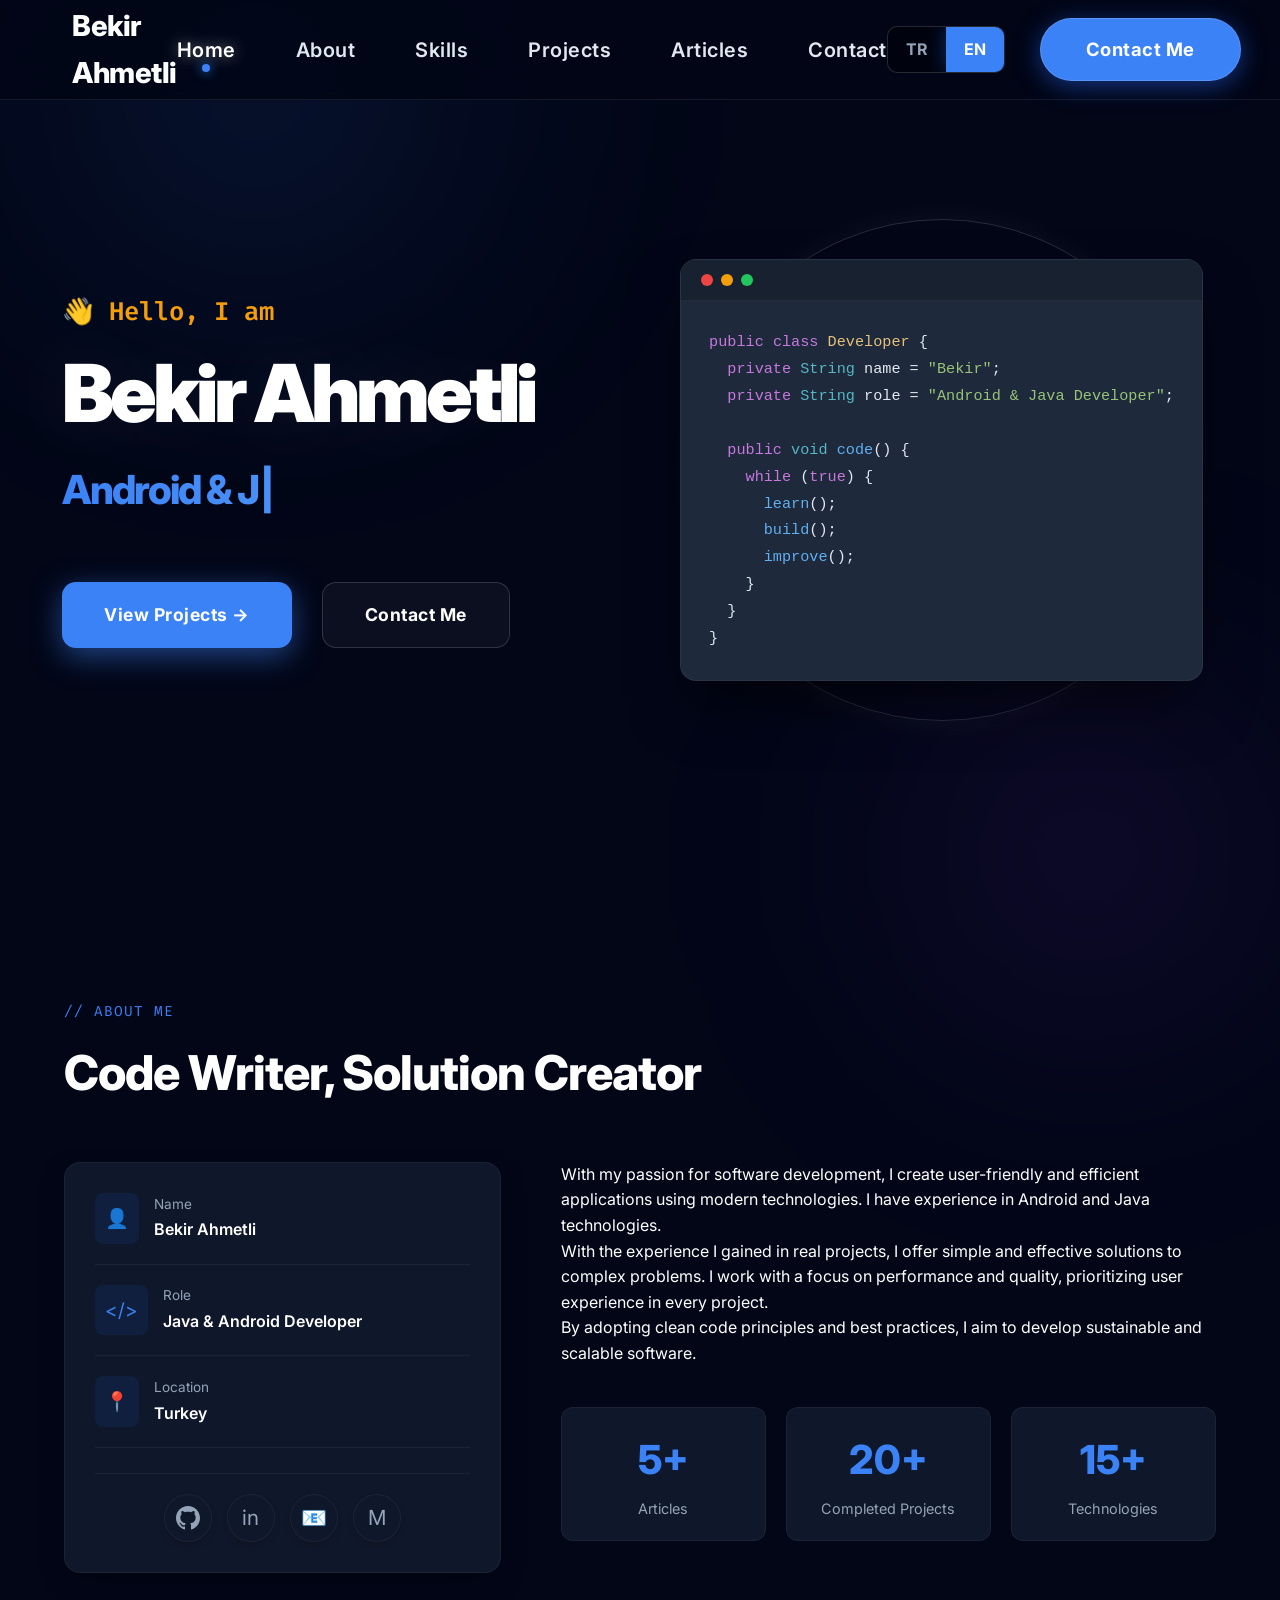
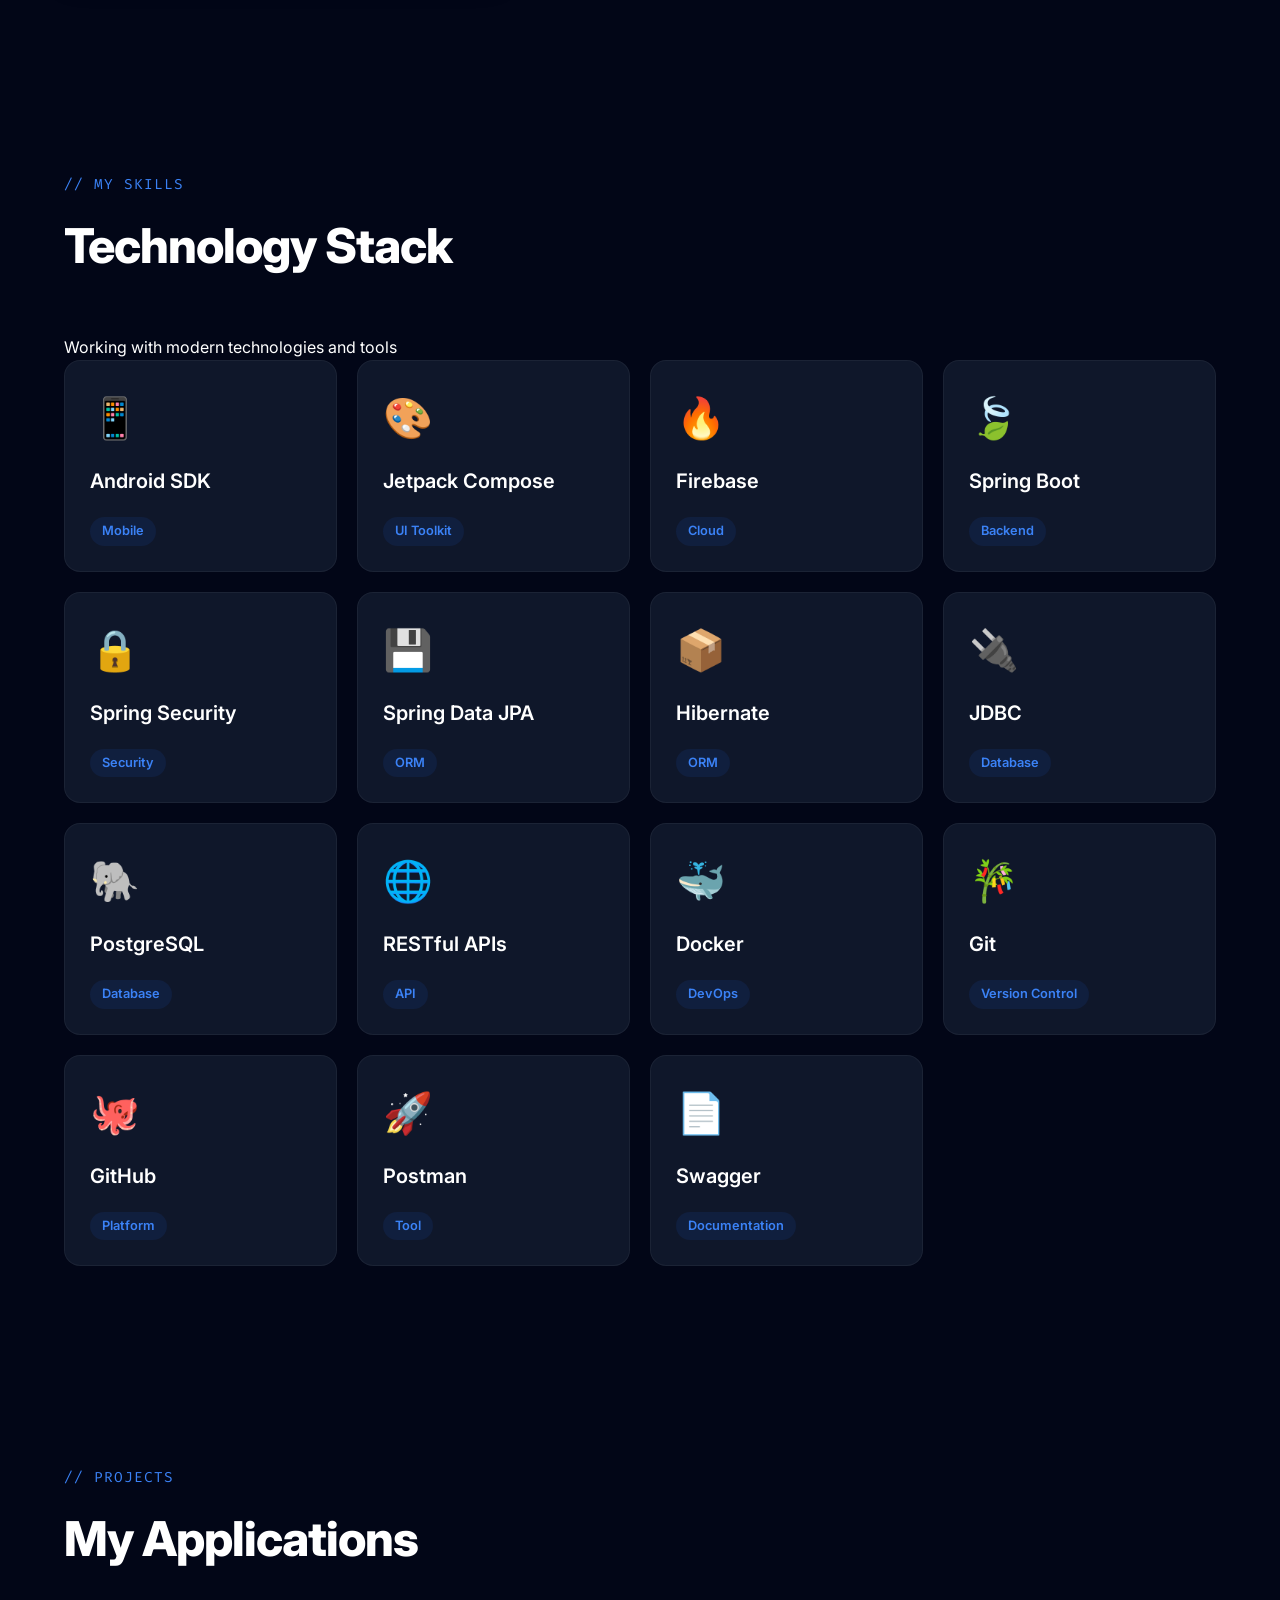
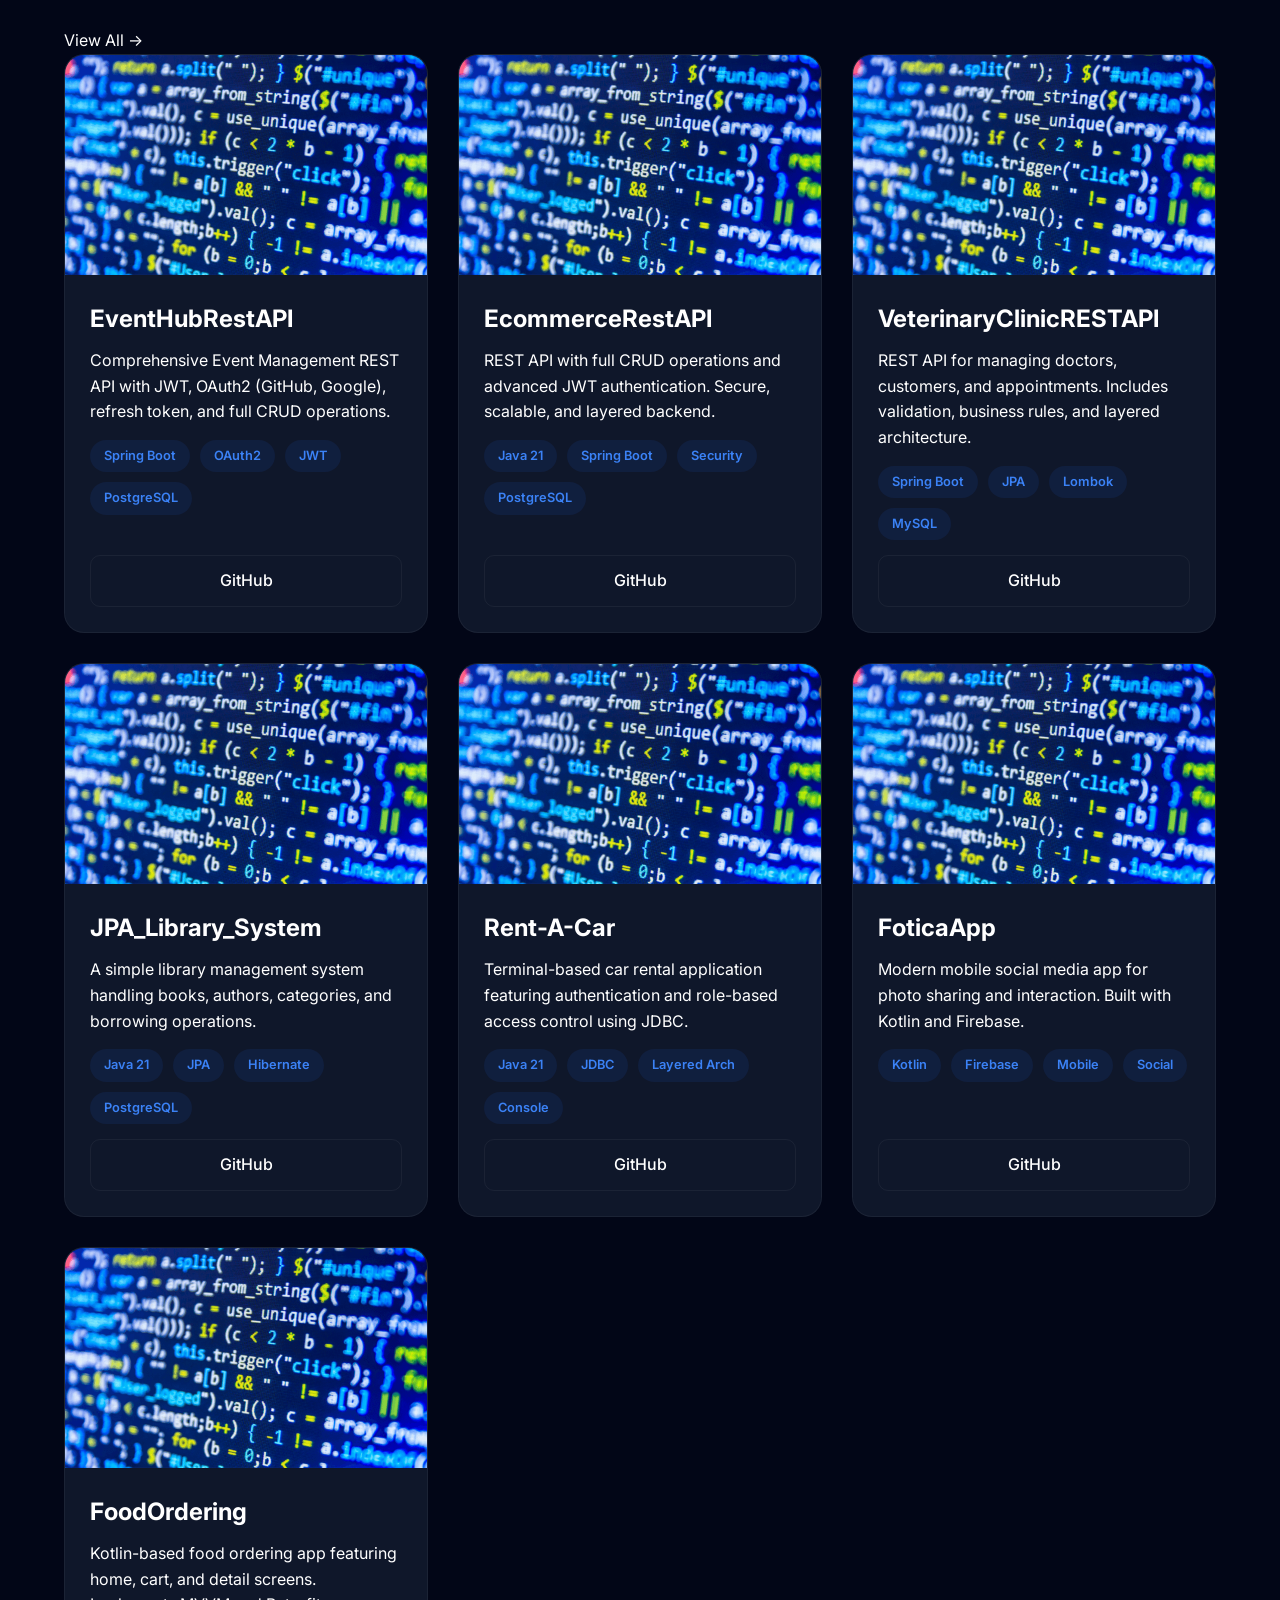
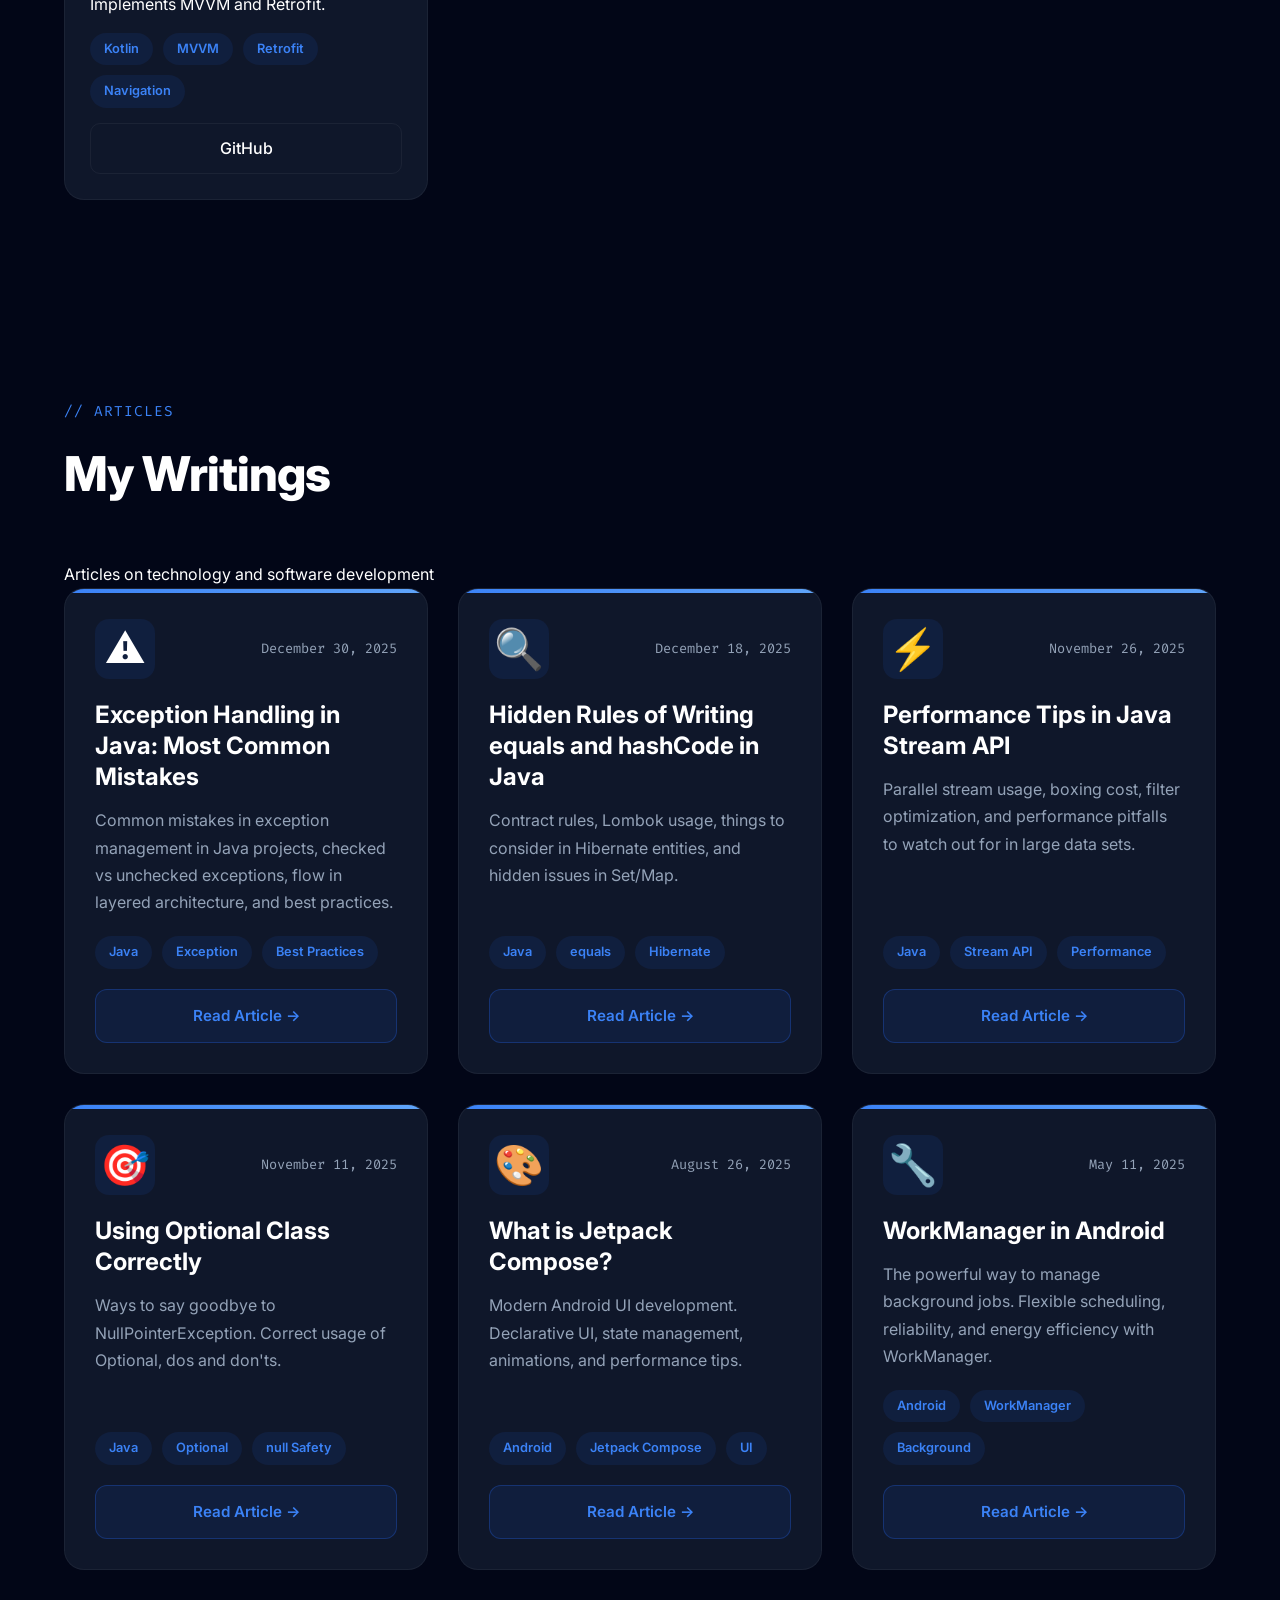
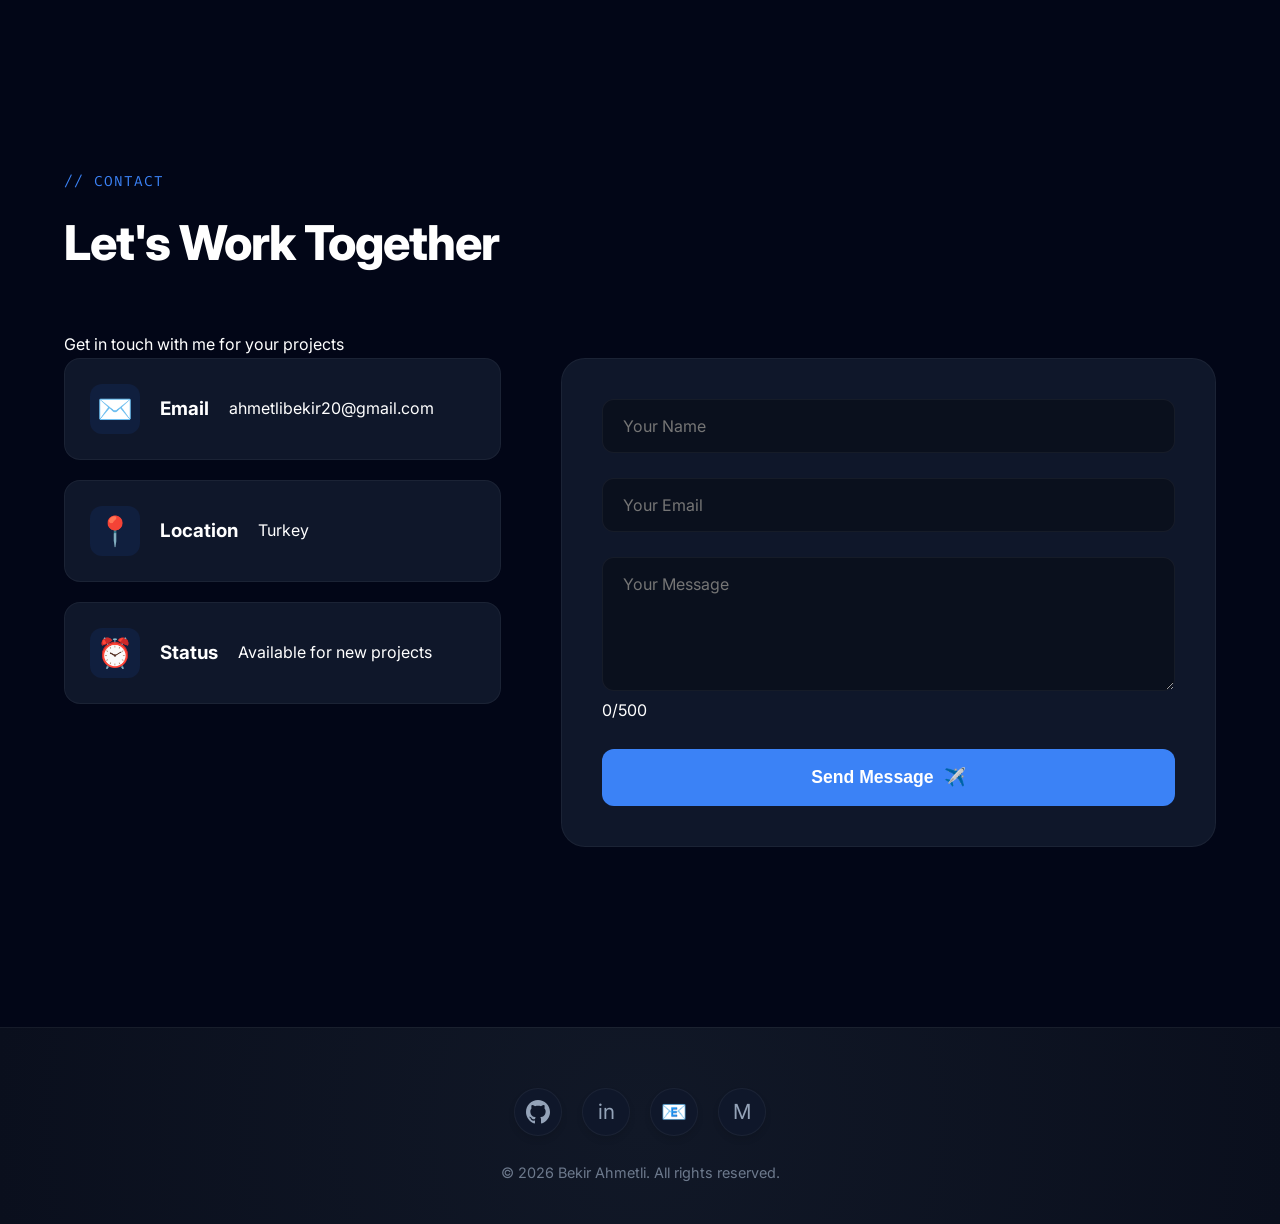
==== index.html @ 7fcfed42 "Move project files to root directory" ====
<!DOCTYPE html>
<html lang="tr">

<head>
    <meta charset="UTF-8">
    <meta name="viewport" content="width=device-width, initial-scale=1.0">
    <title>Bekir Ahmetli - Portfolio</title>
    <link rel="stylesheet" href="css/style.css">
</head>

<body>
    <!-- Navigation -->
    <nav class="navbar">
        <div class="container">
            <div class="nav-brand">
                <!-- Logo Removed -->
                <span>Bekir Ahmetli</span>
            </div>
            <ul class="nav-menu">
                <li><a href="#home" class="active" data-i18n="nav.home">Ana Sayfa</a></li>
                <li><a href="#about" data-i18n="nav.about">Hakkımda</a></li>
                <li><a href="#skills" data-i18n="nav.skills">Yetenekler</a></li>
                <li><a href="#projects" data-i18n="nav.projects">Projeler</a></li>
                <li><a href="#articles" data-i18n="nav.articles">Makaleler</a></li>
                <li><a href="#contact" data-i18n="nav.contact">İletişim</a></li>
            </ul>
            <div class="nav-utils">

                <div class="lang-switcher">
                    <a href="#" class="lang-btn active" data-lang="tr"
                        onclick="changeLanguage('tr'); return false;">TR</a>
                    <a href="#" class="lang-btn" data-lang="en" onclick="changeLanguage('en'); return false;">EN</a>
                </div>
                <a href="#contact" class="btn-hire" data-i18n="nav.hireMe">Bana Ulaşın</a>
            </div>
        </div>
    </nav>

    <!-- Hero Section -->
    <section id="home" class="hero">
        <div class="container">
            <div class="hero-content">
                <div class="hero-left reveal">
                    <p class="hero-greeting">👋 <span data-i18n="hero.greeting">Merhaba, Ben</span></p>
                    <h1 class="hero-name">Bekir Ahmetli</h1>
                    <h2 class="hero-role" data-i18n="hero.role">Android & Java Developer</h2>
                    <p class="hero-description" data-i18n="hero.description">Android ve backend teknolojileri ile
                        ölçeklenebilir uygulamalar geliştiriyorum.</p>
                    <div class="hero-buttons">
                        <a href="#projects" class="btn-primary" data-i18n="hero.viewProjects">Projeleri Görüntüle →</a>
                        <a href="#contact" class="btn-secondary" data-i18n="hero.contactMe">İletişime Geç</a>
                    </div>
                </div>
                <div class="hero-right reveal reveal-delay-1">
                    <div class="code-window">
                        <div class="code-header">
                            <span class="code-dot red"></span>
                            <span class="code-dot yellow"></span>
                            <span class="code-dot green"></span>
                        </div>
                        <div class="code-content">
                            <pre><code><span class="keyword">public</span> <span class="keyword">class</span> <span class="class-name">Developer</span> {
  <span class="keyword">private</span> <span class="type">String</span> name = <span class="string">"Bekir"</span>;
  <span class="keyword">private</span> <span class="type">String</span> role = <span class="string">"Android & Java Developer"</span>;

  <span class="keyword">public</span> <span class="type">void</span> <span class="method">code</span>() {
    <span class="keyword">while</span> (<span class="keyword">true</span>) {
      <span class="method">learn</span>();
      <span class="method">build</span>();
      <span class="method">improve</span>();
    }
  }
}</code></pre>
                        </div>
                    </div>
                </div>
            </div>
        </div>
    </section>

    <!-- About Section -->
    <section id="about" class="about-section">
        <div class="container">
            <p class="section-label" data-i18n="about.label">// HAKKIMDA</p>
            <h2 class="section-title" data-i18n="about.title">Kod Yazan, Çözüm Üreten</h2>
            <div class="about-content reveal">
                <div class="about-left">
                    <div class="info-card">
                        <div class="info-item">
                            <span class="info-icon">👤</span>
                            <div>
                                <span class="info-label" data-i18n="about.name">İsim</span>
                                <span class="info-value">Bekir Ahmetli</span>
                            </div>
                        </div>
                        <div class="info-item">
                            <span class="info-icon">&lt;/&gt;</span>
                            <div>
                                <span class="info-label" data-i18n="about.role">Rol</span>
                                <span class="info-value" data-i18n="about.roleValue">Java & Android Developer</span>
                            </div>
                        </div>
                        <div class="info-item">
                            <span class="info-icon">📍</span>
                            <div>
                                <span class="info-label" data-i18n="about.location">Konum</span>
                                <span class="info-value" data-i18n="about.locationValue">Türkiye</span>
                            </div>
                        </div>
                        <div class="social-links">
                            <a href="https://github.com/bekirahmetli" target="_blank" class="social-icon">
                                <svg xmlns="http://www.w3.org/2000/svg" width="24" height="24" viewBox="0 0 24 24"
                                    fill="currentColor">
                                    <path
                                        d="M12 0c-6.626 0-12 5.373-12 12 0 5.302 3.438 9.8 8.207 11.387.599.111.793-.261.793-.577v-2.234c-3.338.726-4.033-1.416-4.033-1.416-.546-1.387-1.333-1.756-1.333-1.756-1.089-.745.083-.729.083-.729 1.205.084 1.839 1.237 1.839 1.237 1.07 1.834 2.807 1.304 3.492.997.107-.775.418-1.305.762-1.604-2.665-.305-5.467-1.334-5.467-5.931 0-1.311.469-2.381 1.236-3.221-.124-.303-.535-1.524.117-3.176 0 0 1.008-.322 3.301 1.23.957-.266 1.983-.399 3.003-.404 1.02.005 2.047.138 3.006.404 2.291-1.552 3.297-1.23 3.297-1.23.653 1.653.242 2.874.118 3.176.77.84 1.235 1.911 1.235 3.221 0 4.609-2.807 5.624-5.479 5.921.43.372.823 1.102.823 2.222v3.293c0 .319.192.694.801.576 4.765-1.589 8.199-6.086 8.199-11.386 0-6.627-5.373-12-12-12z" />
                                </svg>
                            </a>
                            <a href="https://linkedin.com/in/bekirahmetli" target="_blank" class="social-icon">in</a>
                            <a href="mailto:ahmetlibekir20@gmail.com" class="social-icon">📧</a>
                            <a href="https://medium.com/@bekirahmetli" target="_blank" class="social-icon">M</a>
                        </div>
                    </div>
                </div>
                <div class="about-right">
                    <p data-i18n="about.paragraph1">Yazılım geliştirmeye olan tutkumla, modern teknolojileri kullanarak
                        kullanıcı dostu ve verimli uygulamalar oluşturuyorum. Android ve Java teknolojilerinde deneyim
                        sahibiyim.</p>
                    <p data-i18n="about.paragraph2">Gerçek projelerde edindiğim tecrübelerle, karmaşık problemlere basit
                        ve etkili çözümler sunuyorum. Her projede kullanıcı deneyimini ön planda tutarak, performans ve
                        kalite odaklı çalışıyorum.</p>
                    <p data-i18n="about.paragraph3">Temiz kod yazma prensipleri ve en iyi uygulamaları benimseyerek,
                        sürdürülebilir ve ölçeklenebilir yazılımlar geliştirmeyi hedefliyorum.</p>
                    <div class="stats-grid">
                        <div class="stat-card">
                            <h3>5+</h3>
                            <p data-i18n="about.yearsExp">Makale</p>
                        </div>
                        <div class="stat-card">
                            <h3>20+</h3>
                            <p data-i18n="about.completedProjects">Tamamlanan Proje</p>
                        </div>
                        <div class="stat-card">
                            <h3>15+</h3>
                            <p data-i18n="about.technologies">Teknoloji</p>
                        </div>
                    </div>
                </div>
            </div>
        </div>
    </section>


    <!-- Skills Section -->
    <section id="skills" class="skills-section">
        <div class="container">
            <p class="section-label" data-i18n="skills.label">// YETENEKLERİM</p>
            <h2 class="section-title" data-i18n="skills.title">Teknoloji Yığını</h2>
            <p class="section-subtitle" data-i18n="skills.subtitle">Modern teknolojiler ve araçlarla çalışıyorum</p>
            <div class="skills-grid">
                <!-- 1. Android SDK -->
                <div class="skill-card reveal">
                    <div class="skill-icon">📱</div>
                    <h3 data-i18n="skills.android.title">Android SDK</h3>
                    <span class="skill-tag" data-i18n="skills.android.tag">Mobile</span>
                </div>
                <!-- 2. Jetpack Compose -->
                <div class="skill-card reveal">
                    <div class="skill-icon">🎨</div>
                    <h3 data-i18n="skills.compose.title">Jetpack Compose</h3>
                    <span class="skill-tag" data-i18n="skills.compose.tag">UI Toolkit</span>
                </div>
                <!-- 3. Firebase -->
                <div class="skill-card reveal">
                    <div class="skill-icon">🔥</div>
                    <h3 data-i18n="skills.firebase.title">Firebase</h3>
                    <span class="skill-tag" data-i18n="skills.firebase.tag">Cloud</span>
                </div>
                <!-- 4. Spring Boot -->
                <div class="skill-card reveal">
                    <div class="skill-icon">🍃</div>
                    <h3 data-i18n="skills.springboot.title">Spring Boot</h3>
                    <span class="skill-tag" data-i18n="skills.springboot.tag">Backend</span>
                </div>
                <!-- 5. Spring Security -->
                <div class="skill-card reveal">
                    <div class="skill-icon">🔒</div>
                    <h3 data-i18n="skills.security.title">Spring Security</h3>
                    <span class="skill-tag" data-i18n="skills.security.tag">Security</span>
                </div>
                <!-- 6. Spring Data JPA -->
                <div class="skill-card reveal">
                    <div class="skill-icon">💾</div>
                    <h3 data-i18n="skills.jpa.title">Spring Data JPA</h3>
                    <span class="skill-tag" data-i18n="skills.jpa.tag">ORM</span>
                </div>
                <!-- 7. Hibernate -->
                <div class="skill-card reveal">
                    <div class="skill-icon">📦</div>
                    <h3 data-i18n="skills.hibernate.title">Hibernate</h3>
                    <span class="skill-tag" data-i18n="skills.hibernate.tag">ORM</span>
                </div>
                <!-- 8. JDBC -->
                <div class="skill-card reveal">
                    <div class="skill-icon">🔌</div>
                    <h3 data-i18n="skills.jdbc.title">JDBC</h3>
                    <span class="skill-tag" data-i18n="skills.jdbc.tag">Database</span>
                </div>
                <!-- 9. PostgreSQL -->
                <div class="skill-card reveal">
                    <div class="skill-icon">🐘</div>
                    <h3 data-i18n="skills.postgres.title">PostgreSQL</h3>
                    <span class="skill-tag" data-i18n="skills.postgres.tag">Database</span>
                </div>
                <!-- 10. RESTful APIs -->
                <div class="skill-card reveal">
                    <div class="skill-icon">🌐</div>
                    <h3 data-i18n="skills.rest.title">RESTful APIs</h3>
                    <span class="skill-tag" data-i18n="skills.rest.tag">API</span>
                </div>
                <!-- 11. Docker -->
                <div class="skill-card reveal">
                    <div class="skill-icon">🐳</div>
                    <h3 data-i18n="skills.docker.title">Docker</h3>
                    <span class="skill-tag" data-i18n="skills.docker.tag">DevOps</span>
                </div>
                <!-- 12. Git -->
                <div class="skill-card reveal">
                    <div class="skill-icon">🎋</div>
                    <h3 data-i18n="skills.git.title">Git</h3>
                    <span class="skill-tag" data-i18n="skills.git.tag">Version Control</span>
                </div>
                <!-- 13. GitHub -->
                <div class="skill-card reveal">
                    <div class="skill-icon">🐙</div>
                    <h3 data-i18n="skills.github.title">GitHub</h3>
                    <span class="skill-tag" data-i18n="skills.github.tag">Platform</span>
                </div>
                <!-- 14. Postman -->
                <div class="skill-card reveal">
                    <div class="skill-icon">🚀</div>
                    <h3 data-i18n="skills.postman.title">Postman</h3>
                    <span class="skill-tag" data-i18n="skills.postman.tag">Tool</span>
                </div>
                <!-- 15. Swagger -->
                <div class="skill-card reveal">
                    <div class="skill-icon">📄</div>
                    <h3 data-i18n="skills.swagger.title">Swagger</h3>
                    <span class="skill-tag" data-i18n="skills.swagger.tag">Documentation</span>
                </div>
            </div>
        </div>
    </section>

    <!-- Projects Section -->
    <section id="projects" class="projects-section">
        <div class="container">
            <div class="section-header">
                <div>
                    <p class="section-label" data-i18n="projects.label">// PROJELER</p>
                    <h2 class="section-title" data-i18n="projects.title">Uygulamalarım</h2>
                </div>
                <a href="https://github.com/bekirahmetli" target="_blank" class="view-all"
                    data-i18n="projects.viewAll">Tümünü Görüntüle →</a>
            </div>
            <div class="projects-grid">
                <!-- 7. EventHubRestAPI -->
                <div class="project-card reveal">
                    <div class="project-image">
                        <img src="utils/code.png" alt="EventHubRestAPI">
                    </div>
                    <div class="project-content">
                        <h3 data-i18n="projects.project7.title">EventHubRestAPI</h3>
                        <p data-i18n="projects.project7.desc">Comprehensive Event Management REST API with JWT, OAuth2
                            (GitHub, Google), refresh token, and full CRUD operations.</p>
                        <div class="project-tags">
                            <span class="tag">Spring Boot</span>
                            <span class="tag">OAuth2</span>
                            <span class="tag">JWT</span>
                            <span class="tag">PostgreSQL</span>
                        </div>
                        <a href="https://github.com/bekirahmetli/EventHubRestAPI" target="_blank"
                            class="btn-github">GitHub</a>
                    </div>
                </div>

                <!-- 1. EcommerceRestAPI -->
                <div class="project-card reveal">
                    <div class="project-image">
                        <img src="utils/code.png" alt="EcommerceRestAPI">
                    </div>
                    <div class="project-content">
                        <h3 data-i18n="projects.project1.title">EcommerceRestAPI</h3>
                        <p data-i18n="projects.project1.desc">REST API with full CRUD operations and advanced JWT
                            authentication. Secure and layered backend.</p>
                        <div class="project-tags">
                            <span class="tag">Java 21</span>
                            <span class="tag">Spring Boot</span>
                            <span class="tag">Security</span>
                            <span class="tag">PostgreSQL</span>
                        </div>
                        <a href="https://github.com/bekirahmetli/EcommerceRestAPI" target="_blank"
                            class="btn-github">GitHub</a>
                    </div>
                </div>

                <!-- 2. VeterinaryClinicRESTAPI -->
                <div class="project-card reveal">
                    <div class="project-image">
                        <img src="utils/code.png" alt="VeterinaryClinicRESTAPI">
                    </div>
                    <div class="project-content">
                        <h3 data-i18n="projects.project2.title">VeterinaryClinicRESTAPI</h3>
                        <p data-i18n="projects.project2.desc">REST API for managing doctors, customers, animals.
                            Includes validation and business rules.</p>
                        <div class="project-tags">
                            <span class="tag">Spring Boot</span>
                            <span class="tag">JPA</span>
                            <span class="tag">Lombok</span>
                            <span class="tag">MySQL</span>
                        </div>
                        <a href="https://github.com/bekirahmetli/VeterinaryClinicRESTAPI" target="_blank"
                            class="btn-github">GitHub</a>
                    </div>
                </div>

                <!-- 3. JPA_Library_System -->
                <div class="project-card reveal">
                    <div class="project-image">
                        <img src="utils/code.png" alt="JPA_Library_System">
                    </div>
                    <div class="project-content">
                        <h3 data-i18n="projects.project3.title">JPA_Library_System</h3>
                        <p data-i18n="projects.project3.desc">A simple library management system handling books,
                            authors, categories, publishers.</p>
                        <div class="project-tags">
                            <span class="tag">Java 21</span>
                            <span class="tag">JPA</span>
                            <span class="tag">Hibernate</span>
                            <span class="tag">PostgreSQL</span>
                        </div>
                        <a href="https://github.com/bekirahmetli/JPA_Library_System" target="_blank"
                            class="btn-github">GitHub</a>
                    </div>
                </div>

                <!-- 4. Rent-A-Car -->
                <div class="project-card reveal">
                    <div class="project-image">
                        <img src="utils/code.png" alt="Rent-A-Car">
                    </div>
                    <div class="project-content">
                        <h3 data-i18n="projects.project4.title">Rent-A-Car</h3>
                        <p data-i18n="projects.project4.desc">Terminal-based car rental application featuring
                            authentication and role-based access control.</p>
                        <div class="project-tags">
                            <span class="tag">Java 21</span>
                            <span class="tag">JDBC</span>
                            <span class="tag">Layered Arch</span>
                            <span class="tag">Console</span>
                        </div>
                        <a href="https://github.com/bekirahmetli/Rent-A-Car" target="_blank"
                            class="btn-github">GitHub</a>
                    </div>
                </div>

                <!-- 5. FoticaApp -->
                <div class="project-card reveal">
                    <div class="project-image">
                        <img src="utils/code.png" alt="FoticaApp">
                    </div>
                    <div class="project-content">
                        <h3 data-i18n="projects.project5.title">FoticaApp</h3>
                        <p data-i18n="projects.project5.desc">A modern mobile social media app where users can share
                            photos, comment, like, and follow others.</p>
                        <div class="project-tags">
                            <span class="tag">Kotlin</span>
                            <span class="tag">Firebase</span>
                            <span class="tag">Mobile</span>
                            <span class="tag">Social</span>
                        </div>
                        <a href="https://github.com/bekirahmetli/FoticaApp" target="_blank"
                            class="btn-github">GitHub</a>
                    </div>
                </div>

                <!-- 6. FoodOrdering -->
                <div class="project-card reveal">
                    <div class="project-image">
                        <img src="utils/code.png" alt="FoodOrdering">
                    </div>
                    <div class="project-content">
                        <h3 data-i18n="projects.project6.title">FoodOrdering</h3>
                        <p data-i18n="projects.project6.desc">Kotlin-based food ordering app featuring home, favorites,
                            cart, and food detail screens.</p>
                        <div class="project-tags">
                            <span class="tag">Kotlin</span>
                            <span class="tag">MVVM</span>
                            <span class="tag">Retrofit</span>
                            <span class="tag">Navigation</span>
                        </div>
                        <a href="https://github.com/bekirahmetli/FoodOrdering" target="_blank"
                            class="btn-github">GitHub</a>
                    </div>
                </div>


            </div>
        </div>
    </section>

    <!-- Articles Section -->
    <section id="articles" class="articles-section">
        <div class="container">
            <p class="section-label" data-i18n="articles.label">// MAKALELER</p>
            <h2 class="section-title" data-i18n="articles.title">Yazılarım</h2>
            <p class="section-subtitle" data-i18n="articles.subtitle">Teknoloji ve yazılım geliştirme üzerine
                makalelerim</p>
            <div class="articles-grid">
                <!-- Article 1: Exception Handling (30 Aralık 2025) -->
                <div class="article-card reveal">
                    <div class="article-header">
                        <div class="article-icon">⚠️</div>
                        <span class="article-date" data-i18n="articles.article1.date">30 Aralık 2025</span>
                    </div>
                    <h3 data-i18n="articles.article1.title">Java'da Exception Handling: En Sık Yapılan Hatalar</h3>
                    <p data-i18n="articles.article1.desc">Java projelerinde exception yönetiminin yaygın hataları,
                        checked vs unchecked exception, katmanlı mimaride akış ve best practices.</p>
                    <div class="article-tags">
                        <span class="tag">Java</span>
                        <span class="tag">Exception</span>
                        <span class="tag">Best Practices</span>
                    </div>
                    <a href="https://medium.com/@bekirahmetli/javada-exception-handling-en-s%C4%B1k-yap%C4%B1lan-hatalar-72cee51a9b3f"
                        target="_blank" class="btn-read-article" data-i18n="articles.readMore">Makaleyi Oku →</a>
                </div>

                <!-- Article 2: equals ve hashCode (18 Aralık 2025) -->
                <div class="article-card reveal">
                    <div class="article-header">
                        <div class="article-icon">🔍</div>
                        <span class="article-date" data-i18n="articles.article2.date">18 Aralık 2025</span>
                    </div>
                    <h3 data-i18n="articles.article2.title">Java'da equals ve hashCode Yazmanın Gizli Kuralları</h3>
                    <p data-i18n="articles.article2.desc">Contract kuralları, Lombok kullanımı, Hibernate entity'lerinde
                        dikkat edilmesi gerekenler ve Set/Map'lerdeki gizli sorunlar.</p>
                    <div class="article-tags">
                        <span class="tag">Java</span>
                        <span class="tag">equals</span>
                        <span class="tag">Hibernate</span>
                    </div>
                    <a href="https://medium.com/@bekirahmetli/javada-equals-ve-hashcode-yazman%C4%B1n-gizli-kurallar%C4%B1-2b7d457332bf"
                        target="_blank" class="btn-read-article" data-i18n="articles.readMore">Makaleyi Oku →</a>
                </div>

                <!-- Article 3: Stream API (26 Kasım 2025) -->
                <div class="article-card reveal">
                    <div class="article-header">
                        <div class="article-icon">⚡</div>
                        <span class="article-date" data-i18n="articles.article3.date">26 Kasım 2025</span>
                    </div>
                    <h3 data-i18n="articles.article3.title">Java Stream API'de Performans İpuçları</h3>
                    <p data-i18n="articles.article3.desc">Paralel stream kullanımı, boxing maliyeti, filter
                        optimizasyonu ve büyük veri setlerinde dikkat edilmesi gereken tuzaklar.</p>
                    <div class="article-tags">
                        <span class="tag">Java</span>
                        <span class="tag">Stream API</span>
                        <span class="tag">Performance</span>
                    </div>
                    <a href="https://medium.com/@bekirahmetli/java-stream-apide-performans-i%CC%87pu%C3%A7lar%C4%B1-75faeaf71ed5"
                        target="_blank" class="btn-read-article" data-i18n="articles.readMore">Makaleyi Oku →</a>
                </div>

                <!-- Article 4: Optional (11 Kasım 2025) -->
                <div class="article-card reveal">
                    <div class="article-header">
                        <div class="article-icon">🎯</div>
                        <span class="article-date" data-i18n="articles.article4.date">11 Kasım 2025</span>
                    </div>
                    <h3 data-i18n="articles.article4.title">Optional Sınıfını Doğru Kullanmak</h3>
                    <p data-i18n="articles.article4.desc">NullPointerException'a veda etmenin yolları. Optional'ın doğru
                        kullanımı, yapılması ve yapılmaması gerekenler.</p>
                    <div class="article-tags">
                        <span class="tag">Java</span>
                        <span class="tag">Optional</span>
                        <span class="tag">null Safety</span>
                    </div>
                    <a href="https://medium.com/@bekirahmetli/optional-s%C4%B1n%C4%B1f%C4%B1n%C4%B1-do%C4%9Fru-kullanmak-nullpointerexceptiona-veda-etmenin-yollar%C4%B1-ff0e655ad341"
                        target="_blank" class="btn-read-article" data-i18n="articles.readMore">Makaleyi Oku →</a>
                </div>

                <!-- Article 5: Jetpack Compose (26 Ağustos 2025) -->
                <div class="article-card reveal">
                    <div class="article-header">
                        <div class="article-icon">🎨</div>
                        <span class="article-date" data-i18n="articles.article5.date">26 Ağustos 2025</span>
                    </div>
                    <h3 data-i18n="articles.article5.title">What is Jetpack Compose?</h3>
                    <p data-i18n="articles.article5.desc">Modern Android UI geliştirme. Declarative UI, state
                        management, animasyonlar ve performans ipuçları.</p>
                    <div class="article-tags">
                        <span class="tag">Android</span>
                        <span class="tag">Jetpack Compose</span>
                        <span class="tag">UI</span>
                    </div>
                    <a href="https://medium.com/@bekirahmetli/what-is-jetpack-compose-modern-android-ui-development-f1923c1a9454"
                        target="_blank" class="btn-read-article" data-i18n="articles.readMore">Makaleyi Oku →</a>
                </div>

                <!-- Article 6: WorkManager (11 Mayıs 2025) -->
                <div class="article-card reveal">
                    <div class="article-header">
                        <div class="article-icon">🔧</div>
                        <span class="article-date" data-i18n="articles.article6.date">11 Mayıs 2025</span>
                    </div>
                    <h3 data-i18n="articles.article6.title">Android'de WorkManager</h3>
                    <p data-i18n="articles.article6.desc">Arka plan işlerini yönetmenin güçlü yolu. WorkManager ile
                        esnek zamanlama, güvenilirlik ve enerji verimliliği.</p>
                    <div class="article-tags">
                        <span class="tag">Android</span>
                        <span class="tag">WorkManager</span>
                        <span class="tag">Background</span>
                    </div>
                    <a href="https://medium.com/@bekirahmetli/androidde-workmanager-arka-plan-i%CC%87%C5%9Flerini-y%C3%B6netmenin-g%C3%BC%C3%A7l%C3%BC-yolu-f7747f944e7f"
                        target="_blank" class="btn-read-article" data-i18n="articles.readMore">Makaleyi Oku →</a>
                </div>
            </div>
        </div>
    </section>

    <!-- Contact Section -->
    <section id="contact" class="contact-section">
        <div class="container">
            <p class="section-label" data-i18n="contact.label">// İLETİŞİM</p>
            <h2 class="section-title" data-i18n="contact.title">Birlikte Çalışalım</h2>
            <p class="section-subtitle" data-i18n="contact.subtitle">Projeleriniz için benimle iletişime geçin</p>
            <div class="contact-content reveal">
                <div class="contact-info">
                    <div class="contact-card">
                        <div class="contact-icon">✉️</div>
                        <h3 data-i18n="contact.email">Email</h3>
                        <p>ahmetlibekir20@gmail.com</p>
                    </div>
                    <div class="contact-card">
                        <div class="contact-icon">📍</div>
                        <h3 data-i18n="contact.location">Konum</h3>
                        <p data-i18n="contact.locationValue">Türkiye</p>
                    </div>
                    <div class="contact-card">
                        <div class="contact-icon">⏰</div>
                        <h3 data-i18n="contact.status">Durum</h3>
                        <p data-i18n="contact.statusValue">Yeni projeler için müsait</p>
                    </div>
                </div>
                <div class="contact-form">
                    <form id="contactForm">
                        <div class="form-group">
                            <input type="text" id="name" data-i18n="contact.formName" placeholder="Adınız" required>
                        </div>
                        <div class="form-group">
                            <input type="email" id="email" data-i18n="contact.formEmail" placeholder="Email Adresiniz"
                                required>
                        </div>
                        <div class="form-group">
                            <textarea id="message" data-i18n="contact.formMessage" placeholder="Mesajınız" rows="5"
                                maxlength="500" required></textarea>
                            <span class="char-count">0/500</span>
                        </div>
                        <button type="submit" class="btn-send">
                            <span data-i18n="contact.sendBtn">Mesaj Gönder</span>
                            <span>✈️</span>
                        </button>
                    </form>
                </div>
            </div>
        </div>
    </section>

    <!-- Footer -->
    <footer class="footer">
        <div class="container">
            <div class="footer-social">
                <a href="https://github.com/bekirahmetli" target="_blank" class="social-icon">
                    <svg xmlns="http://www.w3.org/2000/svg" width="24" height="24" viewBox="0 0 24 24"
                        fill="currentColor">
                        <path
                            d="M12 0c-6.626 0-12 5.373-12 12 0 5.302 3.438 9.8 8.207 11.387.599.111.793-.261.793-.577v-2.234c-3.338.726-4.033-1.416-4.033-1.416-.546-1.387-1.333-1.756-1.333-1.756-1.089-.745.083-.729.083-.729 1.205.084 1.839 1.237 1.839 1.237 1.07 1.834 2.807 1.304 3.492.997.107-.775.418-1.305.762-1.604-2.665-.305-5.467-1.334-5.467-5.931 0-1.311.469-2.381 1.236-3.221-.124-.303-.535-1.524.117-3.176 0 0 1.008-.322 3.301 1.23.957-.266 1.983-.399 3.003-.404 1.02.005 2.047.138 3.006.404 2.291-1.552 3.297-1.23 3.297-1.23.653 1.653.242 2.874.118 3.176.77.84 1.235 1.911 1.235 3.221 0 4.609-2.807 5.624-5.479 5.921.43.372.823 1.102.823 2.222v3.293c0 .319.192.694.801.576 4.765-1.589 8.199-6.086 8.199-11.386 0-6.627-5.373-12-12-12z" />
                    </svg>
                </a>
                <a href="https://linkedin.com/in/bekirahmetli" target="_blank" class="social-icon">in</a>
                <a href="mailto:ahmetlibekir20@gmail.com" class="social-icon">📧</a>
                <a href="https://medium.com/@bekirahmetli" target="_blank" class="social-icon">M</a>
            </div>
            <p class="footer-copyright" data-i18n="footer.copyright">© 2024 Bekir Ahmetli. Tüm hakları saklıdır.</p>
        </div>
    </footer>

    <script src="js/language.js"></script>
    <script src="js/main.js"></script>
</body>

</html>
---- css/style.css ----
@import url('https://fonts.googleapis.com/css2?family=Inter:wght@400;500;600;700;800&family=Fira+Code:wght@400;500&display=swap');


:root {
    --bg-main: #020617;
    --bg-secondary: #0f172a;
    --bg-code: #1e293b;

    --primary: #3b82f6;
    --primary-hover: #2563eb;
    --primary-glow: rgba(59, 130, 246, 0.5);

    --glow-blue: rgba(59, 130, 246, 0.15);
    --glow-purple: rgba(147, 51, 234, 0.15);

    --text-main: #ffffff;
    --text-muted: #94a3b8;
    --text-code: #e2e8f0;

    --nav-height: 80px;
    --border-color: rgba(255, 255, 255, 0.05);
}

* {
    margin: 0;
    padding: 0;
    box-sizing: border-box;
}

html { scroll-behavior: smooth; overflow-x: hidden; }

body {
    font-family: 'Inter', sans-serif;
    background-color: var(--bg-main);
    color: var(--text-main);
    line-height: 1.6;
    position: relative;
    min-height: 100vh;
}

body::before {
    content: '';
    position: fixed;
    top: -20%;
    left: -10%;
    width: 60%;
    height: 60%;
    background: radial-gradient(circle, var(--glow-blue), transparent 70%);
    filter: blur(120px);
    z-index: -1;
    pointer-events: none;
}

body::after {
    content: '';
    position: fixed;
    bottom: -20%;
    right: -10%;
    width: 50%;
    height: 50%;
    background: radial-gradient(circle, var(--glow-purple), transparent 70%);
    filter: blur(120px);
    z-index: -1;
    pointer-events: none;
}

.hero-name {
    font-size: 6rem;
    font-weight: 900;
    line-height: 1.1;
    margin-bottom: 20px;
    letter-spacing: -2px;
    color: var(--text-main);
    text-shadow: 0 0 80px rgba(255,255,255,0.1);
}

.hero-role {
    font-size: 2.5rem;
    color: var(--primary);
    font-weight: 800;
    margin-bottom: 30px;
    letter-spacing: -0.5px;
}

.hero-description {
    color: var(--text-muted);
    font-size: 1.25rem;
    max-width: 600px;
    margin-bottom: 50px;
    line-height: 1.8;
    font-weight: 500;
}

.btn-primary, .btn-secondary {
    padding: 18px 40px;
    font-size: 1.1rem;
}

a { text-decoration: none; color: inherit; transition: all 0.3s ease; }
ul { list-style: none; }
.container { max-width: 1200px; margin: 0 auto; padding: 0 24px; }

.navbar {
    height: 100px;
    background: rgba(2, 6, 23, 0.9);
    backdrop-filter: blur(20px);
    position: fixed;
    width: 100%;
    top: 0;
    z-index: 1000;
    border-bottom: 1px solid rgba(255, 255, 255, 0.08);
}

.navbar .container {
    display: flex;
    justify-content: space-between;
    align-items: center;
    height: 100%;
    max-width: 95%;
    padding: 0 40px;
}

.nav-brand {
    font-weight: 800;
    font-size: 1.8rem; /* İsim artık çok daha büyük */
    display: flex;
    align-items: center;
    gap: 18px;
    letter-spacing: -0.5px;
    color: white;
}

.logo-circle {
    width: 52px; /* Logo dairesi büyüdü */
    height: 52px;
    background: var(--primary);
    border-radius: 50%;
    display: flex;
    align-items: center;
    justify-content: center;
    font-size: 1.3rem; /* "BA" yazısı büyüdü */
    font-weight: 900;
    color: white;
    box-shadow: 0 0 25px rgba(37, 99, 235, 0.7); /* Parlama arttı */
}

.nav-menu {
    display: flex;
    gap: 60px;
    align-items: center;
}

.nav-menu a {
    color: #e2e8f0;
    font-weight: 600;
    font-size: 1.25rem;
    position: relative;
    transition: all 0.3s ease;
    letter-spacing: 0.5px;
}

.nav-menu a:hover, .nav-menu a.active {
    color: white;
    text-shadow: 0 0 15px rgba(255,255,255,0.5); /* Güçlü parlama */
}

.nav-menu a.active::after {
    content: '';
    position: absolute;
    bottom: -10px;
    left: 50%;
    transform: translateX(-50%);
    width: 8px;
    height: 8px;
    background: var(--primary);
    border-radius: 50%;
    box-shadow: 0 0 12px var(--primary);
}

.nav-utils {
    display: flex;
    align-items: center;
    gap: 35px; /* Sağdaki elemanların arası açıldı */
}

.theme-toggle {
    background: rgba(255, 255, 255, 0.08);
    border: 1px solid rgba(255, 255, 255, 0.15);
    cursor: pointer;
    width: 50px; /* Tıklama alanı büyüdü */
    height: 50px;
    border-radius: 50%;
    display: flex;
    align-items: center;
    justify-content: center;
    transition: 0.3s;

    font-size: 1.6rem;
    color: #fbbf24; /* Parlak Altın Sarısı */
    text-shadow: 0 0 15px rgba(251, 191, 36, 0.6); /* Sarı parlama */
}

.theme-toggle:hover {
    background: rgba(251, 191, 36, 0.15);
    transform: rotate(30deg);
    border-color: #fbbf24;
}

.lang-switcher {
    display: flex;
    border: 1px solid rgba(255, 255, 255, 0.15);
    border-radius: 10px;
    overflow: hidden;
    background: rgba(0,0,0,0.3);
}

.lang-btn {
    padding: 10px 18px;
    font-size: 1rem;
    font-weight: 700;
    color: #94a3b8;
    background: transparent;
    transition: 0.3s;
}

.lang-btn.active {
    background: var(--primary);
    color: white;
    box-shadow: 0 0 20px rgba(37, 99, 235, 0.4);
}

.btn-hire {
    background: var(--primary);
    color: white;
    padding: 16px 45px;
    border-radius: 60px;
    font-weight: 700;
    font-size: 1.15rem;
    letter-spacing: 0.5px;
    box-shadow: 0 5px 25px rgba(37, 99, 235, 0.5);
    border: 1px solid rgba(255,255,255,0.15);
    white-space: nowrap;
}

.btn-hire:hover {
    transform: translateY(-3px);
    background: #1d4ed8;
    box-shadow: 0 8px 30px rgba(37, 99, 235, 0.7);
}

.hero {
    padding-top: 160px;
    padding-bottom: 120px;
    min-height: 100vh;
    display: flex;
    align-items: center;
    position: relative;
    overflow-x: hidden; /* Yan taşmaları engelle */
}

.hero .container {
    max-width: 95vw !important;
    width: 100%;
    margin: 0 auto;
    padding: 0 60px;
}

.hero-content {
    display: flex;
    justify-content: space-between; /* Biri en sola, biri en sağa */
    align-items: center;
    width: 100%;
    gap: 150px;
}

.hero-left {
    flex: 1;
    max-width: 850px;
    z-index: 2;
}

.hero-greeting {
    color: #f59e0b;
    font-size: 1.6rem;
    font-weight: 600;
    margin-bottom: 20px;
    display: flex; align-items: center; gap: 15px;
    font-family: 'Fira Code', monospace;
}

.hero-name {
    font-size: 7rem;
    font-weight: 900;
    line-height: 1;
    margin-bottom: 25px;
    letter-spacing: -4px;
    color: white;
    white-space: nowrap;
}

.hero-role {
    font-size: 3.5rem;
    background: linear-gradient(to right, #3b82f6, #60a5fa);
    -webkit-background-clip: text;
    -webkit-text-fill-color: transparent;
    font-weight: 800;
    margin-bottom: 40px;
    letter-spacing: -2px;
}

.hero-description {
    color: #94a3b8;
    font-size: 1.4rem;
    max-width: 80%;
    margin-bottom: 60px;
    line-height: 1.8;
    font-weight: 400;
}

.hero-buttons { display: flex; gap: 30px; }


.hero-right {
    flex: 1; /* Diğer yarıyı al */
    display: flex;
    justify-content: flex-end;
    position: relative;
    margin-right: -50px;
}

.hero-right::before {
    content: '';
    position: absolute;
    width: 700px;  /* Halka boyutu */
    height: 700px;
    border: 1px solid rgba(255, 255, 255, 0.06);
    border-radius: 50%;
    top: 50%;
    left: 55%;
    transform: translate(-50%, -50%);
    z-index: -1;
    pointer-events: none;
}

@media (max-width: 1400px) {
    .hero-name { font-size: 5rem; }
    .hero-role { font-size: 2.5rem; }
    .hero .container { padding: 0 30px; }
    .hero-content { gap: 50px; }
    .hero-right { margin-right: 0; }
}

@media (max-width: 992px) {
    .hero-content {
        flex-direction: column;
        text-align: center;
        padding-top: 50px;
    }
    .hero-left { max-width: 100%; }
    .hero-greeting { justify-content: center; }
    .hero-right { justify-content: center; margin-top: 60px; }
    .hero-buttons { justify-content: center; }

    /* Mobilde ismi küçült */
    .hero-name { font-size: 3.5rem; white-space: normal; letter-spacing: -1px;}
    .hero-role { font-size: 1.8rem; }

    /* Mobilde kartı küçült */
    .code-window { min-width: auto; width: 100%; }
}
.btn-primary, .btn-secondary {
    padding: 18px 42px; /* Butonları irileştirdik */
    border-radius: 14px;
    font-weight: 700;
    font-size: 1.1rem;
    letter-spacing: 0.5px;
    transition: all 0.3s ease;
    display: inline-flex; align-items: center; justify-content: center;
}

.btn-primary {
    background: var(--primary);
    color: white;
    box-shadow: 0 8px 30px var(--primary-glow);
}
.btn-primary:hover { transform: translateY(-4px); box-shadow: 0 12px 40px var(--primary-glow); }

.btn-secondary {
    background: rgba(255, 255, 255, 0.04);
    border: 1px solid rgba(255, 255, 255, 0.15);
    color: white;
}
.btn-secondary:hover {
    background: rgba(255, 255, 255, 0.1);
    border-color: white;
    transform: translateY(-4px);
}

/* --- Code Window (Kart Yapısı) - DAHA DA BÜYÜTÜLDÜ --- */
.code-window {
    background: var(--bg-code);
    border-radius: 16px;
    border: 1px solid var(--border-color);
    box-shadow: 0 30px 60px -12px rgba(0, 0, 0, 0.6);
    min-width: 500px; /* Genişliği 450px'ten 500px'e çıkardık */
    /* Transform JS ile yapılıyor */
}

.code-content {
    padding: 40px;
}

.code-content pre {
    font-family: 'Fira Code', monospace;
    font-size: 1.2rem; /* Yazı boyutunu 1.15rem'den 1.2rem'e çıkardık */
    line-height: 1.8;
    color: var(--text-code);
}

.hero-right {
    position: relative; /* Çizgiyi buna göre hizalayacağız */
    display: flex;
    justify-content: center;
    align-items: center;
    z-index: 1;
}

.hero-right::before {
    content: '';
    position: absolute;
    width: 500px;  /* Genişliği biraz kıstık ki kart taşsın */
    height: 500px;
    /* Rengi daha belirgin yaptık (0.06'dan 0.15'e çektik) */
    border: 1px solid rgba(255, 255, 255, 0.15);
    border-radius: 50%;
    top: 50%;
    left: 50%;
    transform: translate(-50%, -50%);
    z-index: -1;
    pointer-events: none;
    /* Hafif bir parlama efekti ekledik ki çizgi sönük kalmasın */
    box-shadow: 0 0 30px rgba(255, 255, 255, 0.05);
}

.code-header {
    background: rgba(0, 0, 0, 0.2); /* Başlık kısmı biraz daha koyu */
    padding: 14px 20px;
    display: flex;
    gap: 8px;
    border-bottom: 1px solid var(--border-color);
}
.code-dot { width: 12px; height: 12px; border-radius: 50%; }
.code-dot.red { background: #ef4444; }
.code-dot.yellow { background: #f59e0b; }
.code-dot.green { background: #22c55e; }

.code-content { padding: 28px; }
.code-content pre {
    font-family: 'Fira Code', monospace;
    font-size: 0.95rem;
    line-height: 1.7;
    color: var(--text-code);
}
/* Kod Renklendirme (Syntax Highlighting) */
.keyword { color: #c678dd; font-weight: 500; } /* Mor (public, class, void) */
.class-name { color: #e5c07b; } /* Sarımsı (Developer) */
.type { color: #56b6c2; } /* Turkuaz (String) */
.string { color: #98c379; } /* Yeşil ("...") */
.method { color: #61afef; } /* Mavi (code, learn, build) */

/* --- Diğer Bölümler İçin Genel Stiller (Tutarlılık İçin) --- */
section { padding: 100px 0; }
.section-label { color: var(--primary); font-family: 'Fira Code', monospace; font-size: 0.9rem; margin-bottom: 12px; letter-spacing: 1px; }
.section-title { font-size: 3rem; font-weight: 800; margin-bottom: 50px; letter-spacing: -1px; }

/* --- Scroll Animasyonları --- */
.reveal { opacity: 0; transform: translateY(40px); transition: all 1s cubic-bezier(0.23, 1, 0.32, 1); }
.reveal.show { opacity: 1; transform: translateY(0); }
.reveal-delay-1 { transition-delay: 0.2s; }


.skills-grid, .projects-grid, .stats-grid {
    display: grid;
    gap: 30px;
    width: 100%;
}

.skills-grid {
    /* Ekran genişliğine göre otomatik sığdırır, en az 220px genişlik verir */
    grid-template-columns: repeat(auto-fill, minmax(240px, 1fr));
}

.skill-card {
    background: var(--bg-secondary); /* Koyu gri/lacivert kart rengi */
    padding: 30px;
    border-radius: 16px;
    border: 1px solid var(--border-color);
    transition: all 0.3s ease;
    display: flex;
    flex-direction: column;
    align-items: flex-start;
}

.skill-card:hover {
    transform: translateY(-7px);
    border-color: var(--primary);
    box-shadow: 0 10px 30px -10px rgba(0, 0, 0, 0.5);
}

.skill-icon {
    font-size: 2.5rem;
    margin-bottom: 20px;
    display: inline-block;
}

.skill-card h3 {
    color: var(--text-main);
    font-size: 1.25rem;
    margin-bottom: 10px;
    font-weight: 600;
}

.skill-card p {
    color: var(--text-muted);
    font-size: 0.9rem;
    line-height: 1.5;
}

.projects-grid {
    grid-template-columns: repeat(auto-fill, minmax(320px, 1fr));
}

.project-card {
    background: var(--bg-secondary);
    border-radius: 20px;
    overflow: hidden; /* Resim taşmasın diye */
    border: 1px solid var(--border-color);
    transition: all 0.4s ease;
    display: flex;
    flex-direction: column;
}

.project-card:hover {
    transform: translateY(-10px);
    box-shadow: 0 20px 40px -15px rgba(0, 0, 0, 0.6);
}

.project-image {
    height: 220px;
    width: 100%;
    background: #1e293b; /* Resim yüklenmezse görünecek renk */
    overflow: hidden;
    position: relative;
}

.project-image img {
    width: 100%;
    height: 100%;
    object-fit: cover; /* Resmi kutuya sığdır */
    transition: transform 0.5s ease;
}

.project-card:hover .project-image img {
    transform: scale(1.1); /* Hoverda resim büyüsün */
}

.project-content {
    padding: 25px;
    flex-grow: 1;
    display: flex;
    flex-direction: column;
}

.project-content h3 {
    font-size: 1.5rem;
    margin-bottom: 10px;
    color: white;
}

.project-tags {
    margin: 15px 0;
    display: flex;
    flex-wrap: wrap;
    gap: 10px;
}

.tag {
    background: rgba(37, 99, 235, 0.1);
    color: var(--primary);
    padding: 6px 14px;
    border-radius: 50px;
    font-size: 0.8rem;
    font-weight: 600;
}

.btn-github {
    margin-top: auto; /* Butonu en alta iter */
    display: block;
    text-align: center;
    padding: 12px;
    border: 1px solid var(--border-color);
    border-radius: 10px;
    color: white;
    font-weight: 500;
    transition: 0.3s;
}
.btn-github:hover {
    background: white;
    color: black;
}

.contact-content {
    display: grid;
    grid-template-columns: 1fr 1.5fr; /* Sol taraf dar, sağ taraf geniş */
    gap: 60px;
    align-items: start;
}

.contact-info {
    display: flex;
    flex-direction: column;
    gap: 20px;
}

.contact-card {
    background: var(--bg-secondary);
    padding: 25px;
    border-radius: 16px;
    border: 1px solid var(--border-color);
    display: flex;
    align-items: center;
    gap: 20px;
}

.contact-icon {
    font-size: 1.8rem;
    background: rgba(37, 99, 235, 0.1);
    width: 50px;
    height: 50px;
    display: flex;
    align-items: center;
    justify-content: center;
    border-radius: 12px;
}

.contact-form {
    background: var(--bg-secondary);
    padding: 40px;
    border-radius: 24px;
    border: 1px solid var(--border-color);
}

.form-group {
    margin-bottom: 25px;
}

input, textarea {
    width: 100%;
    background: rgba(0, 0, 0, 0.3); /* Yarı saydam siyah */
    border: 1px solid var(--border-color);
    padding: 16px 20px;
    border-radius: 12px;
    color: white;
    font-family: 'Inter', sans-serif;
    font-size: 1rem;
    transition: 0.3s;
}

input:focus, textarea:focus {
    outline: none;
    border-color: var(--primary);
    background: rgba(0, 0, 0, 0.5);
    box-shadow: 0 0 0 4px rgba(37, 99, 235, 0.1);
}

.btn-send {
    width: 100%;
    background: var(--primary);
    color: white;
    padding: 18px;
    border: none;
    border-radius: 12px;
    font-size: 1.1rem;
    font-weight: 600;
    cursor: pointer;
    transition: 0.3s;
    display: flex;
    justify-content: center;
    align-items: center;
    gap: 10px;
}

.btn-send:hover {
    background: var(--primary-hover);
    transform: translateY(-2px);
}

@media (max-width: 768px) {
    .navbar .container {
        padding: 0 15px;
    }

    .nav-menu { display: none; } /* Mobilde menüyü gizle (JS ile açılır yapılmalı) */

    .hero-content {
        grid-template-columns: 1fr; /* Alt alta al */
        text-align: center;
        padding-top: 50px;
        gap: 50px;
    }

    .hero-left { padding-right: 0; }

    .hero-buttons {
        justify-content: center;
    }

    .hero-name { font-size: 3rem; }

    .contact-content {
        grid-template-columns: 1fr;
    }

    .code-window {
        transform: none !important;
        margin: 0 10px;
    }
}
.about-content {
    display: grid;
    grid-template-columns: 1fr 1.5fr;
    gap: 60px;
    align-items: start;
}

.info-card {
    background: var(--bg-secondary);
    padding: 30px;
    border-radius: 16px;
    border: 1px solid var(--border-color);
    box-shadow: 0 10px 30px -10px rgba(0,0,0,0.5);
}

.info-item {
    display: flex;
    align-items: center;
    gap: 15px;
    margin-bottom: 20px;
    padding-bottom: 20px;
    border-bottom: 1px solid rgba(255,255,255,0.05);
}
.info-item:last-child { border-bottom: none; margin-bottom: 0; padding-bottom: 0; }

.info-icon {
    font-size: 1.2rem;
    color: var(--primary);
    background: rgba(37, 99, 235, 0.1);
    padding: 10px;
    border-radius: 8px;
}

.info-label { display: block; font-size: 0.85rem; color: var(--text-muted); margin-bottom: 2px; }
.info-value { font-weight: 600; color: white; }

.social-links {
    display: flex;
    justify-content: center;
    gap: 15px;
    margin-top: 25px;
    padding-top: 20px;
    border-top: 1px solid rgba(255,255,255,0.05);
}

.stats-grid {
    display: grid;
    grid-template-columns: repeat(3, 1fr);
    gap: 20px;
    margin-top: 40px;
}

.stat-card {
    background: var(--bg-secondary);
    padding: 20px;
    border-radius: 12px;
    text-align: center;
    border: 1px solid var(--border-color);
    transition: 0.3s;
}
.stat-card:hover { transform: translateY(-5px); border-color: var(--primary); }

.stat-card h3 {
    font-size: 2.5rem;
    font-weight: 800;
    color: var(--primary);
    margin-bottom: 5px;
}
.stat-card p { font-size: 0.9rem; color: var(--text-muted); }


.skills-grid {
    display: grid !important;
    grid-template-columns: repeat(auto-fill, minmax(220px, 1fr));
    gap: 25px;
}

.skill-card {
    background: var(--bg-secondary);
    padding: 25px;
    border-radius: 16px;
    border: 1px solid var(--border-color);
    transition: all 0.3s ease;
    display: flex;
    flex-direction: column;
    height: 100%;
}

.skill-card:hover {
    transform: translateY(-5px);
    border-color: var(--primary);
    box-shadow: 0 10px 25px -5px rgba(37, 99, 235, 0.15);
}

.skill-icon {
    font-size: 2.5rem;
    margin-bottom: 15px;
    display: inline-block;
}

.experience-timeline {
    position: relative;
    max-width: 800px;
    margin: 0 auto;
}

.experience-timeline::before {
    content: '';
    position: absolute;
    left: 0;
    top: 0;
    height: 100%;
    width: 2px;
    background: linear-gradient(to bottom, var(--primary), transparent);
}

.experience-item {
    margin-bottom: 40px;
    padding-left: 30px;
    position: relative;
}

.experience-item::before {
    content: '';
    position: absolute;
    left: -6px;
    top: 0;
    width: 14px;
    height: 14px;
    background: var(--primary);
    border-radius: 50%;
    border: 4px solid var(--bg-main);
    box-shadow: 0 0 10px var(--primary);
}

.experience-card {
    background: var(--bg-secondary);
    padding: 30px;
    border-radius: 16px;
    border: 1px solid var(--border-color);
    position: relative;
}

.experience-card::before {
    content: '';
    position: absolute;
    left: -10px;
    top: 5px;
    width: 0;
    height: 0;
    border-top: 10px solid transparent;
    border-bottom: 10px solid transparent;
    border-right: 10px solid var(--bg-secondary);
}

.experience-icon {
    font-size: 2rem;
    margin-bottom: 15px;
    display: inline-block;
}

.experience-points {
    margin-top: 15px;
    padding-left: 20px;
}

.experience-points li {
    list-style-type: disc;
    color: var(--text-muted);
    margin-bottom: 8px;
    padding-left: 5px;
}
.experience-points li::marker { color: var(--primary); }


@media (max-width: 992px) {
    .about-content {
        grid-template-columns: 1fr;
    }
}

.footer {
    padding: 60px 0 40px;
    margin-top: 80px;
    text-align: center;
    border-top: 1px solid var(--border-color);
    background: radial-gradient(circle at center, #111827 0%, #0a0f1d 100%);
}

.footer-social {
    display: flex;
    justify-content: center;
    align-items: center;
    gap: 20px;
    margin-bottom: 25px;
}

.social-icon {
    width: 48px;
    height: 48px;
    background: var(--bg-secondary);
    border: 1px solid var(--border-color);
    border-radius: 50%;        /* Yuvarlak yapar */
    display: flex;
    align-items: center;
    justify-content: center;
    font-size: 1.3rem;
    color: var(--text-muted);
    transition: all 0.3s ease;
    box-shadow: 0 4px 6px rgba(0,0,0,0.1);
}

.social-icon:hover {
    background: var(--primary);
    color: white;
    border-color: var(--primary);
    transform: translateY(-5px);
    box-shadow: 0 5px 15px var(--primary-glow);
}

.footer-copyright {
    color: var(--text-muted);
    font-size: 0.9rem;
    opacity: 0.7;
}
.articles-grid {
    display: grid;
    grid-template-columns: repeat(3, 1fr); /* 3 kart yan yana */
    gap: 30px;
    width: 100%;
}

.article-card {
    background: var(--bg-secondary);
    padding: 30px;
    border-radius: 20px;
    border: 1px solid var(--border-color);
    transition: all 0.4s ease;
    display: flex;
    flex-direction: column;
    position: relative;
    overflow: hidden;
}

.article-card:hover {
    transform: translateY(-10px);
    border-color: var(--primary);
    box-shadow: 0 20px 40px -15px rgba(37, 99, 235, 0.3);
}

.article-card::before {
    content: '';
    position: absolute;
    top: 0;
    left: 0;
    width: 100%;
    height: 4px;
    background: linear-gradient(to right, var(--primary), #60a5fa);
    border-radius: 20px 20px 0 0;
}

.article-header {
    display: flex;
    justify-content: space-between;
    align-items: center;
    margin-bottom: 20px;
}

.article-icon {
    font-size: 2.5rem;
    background: rgba(37, 99, 235, 0.1);
    width: 60px;
    height: 60px;
    display: flex;
    align-items: center;
    justify-content: center;
    border-radius: 14px;
}

.article-date {
    font-size: 0.85rem;
    color: var(--text-muted);
    font-family: 'Fira Code', monospace;
}

.article-card h3 {
    font-size: 1.5rem;
    color: white;
    margin-bottom: 15px;
    line-height: 1.3;
    font-weight: 700;
}

.article-card p {
    color: var(--text-muted);
    line-height: 1.7;
    margin-bottom: 20px;
    flex-grow: 1;
}

.article-tags {
    display: flex;
    flex-wrap: wrap;
    gap: 10px;
    margin-bottom: 20px;
}

.btn-read-article {
    display: inline-flex;
    align-items: center;
    justify-content: center;
    padding: 14px 28px;
    background: rgba(37, 99, 235, 0.1);
    border: 1px solid rgba(37, 99, 235, 0.3);
    border-radius: 12px;
    color: var(--primary);
    font-weight: 600;
    font-size: 0.95rem;
    text-align: center;
    transition: all 0.3s ease;
}

.btn-read-article:hover {
    background: var(--primary);
    color: white;
    border-color: var(--primary);
    transform: translateX(5px);
}

@media (max-width: 992px) {
    .articles-grid {
        grid-template-columns: repeat(2, 1fr);
    }
}

@media (max-width: 768px) {
    .articles-grid {
        grid-template-columns: 1fr;
    }
}

.skills-grid {
    display: grid !important;
    grid-template-columns: repeat(4, 1fr) !important;
    gap: 20px;
}

.skill-tag {
    display: inline-block;
    padding: 4px 12px;
    background: rgba(37, 99, 235, 0.1);
    color: var(--primary);
    border-radius: 50px;
    font-size: 0.8rem;
    font-weight: 600;
    margin-top: 10px;
}

@media (max-width: 1200px) {
    .skills-grid {
        grid-template-columns: repeat(3, 1fr) !important;
    }
}
@media (max-width: 900px) {
    .skills-grid {
        grid-template-columns: repeat(2, 1fr) !important;
    }
}
@media (max-width: 600px) {
    .skills-grid {
        grid-template-columns: 1fr !important;
    }
}

.typing-cursor::after {
    content: '|';
    animation: blink 1s step-end infinite;
    color: var(--primary);
    margin-left: 2px;
}

@keyframes blink {
    0%, 100% { opacity: 1; }
    50% { opacity: 0; }
}
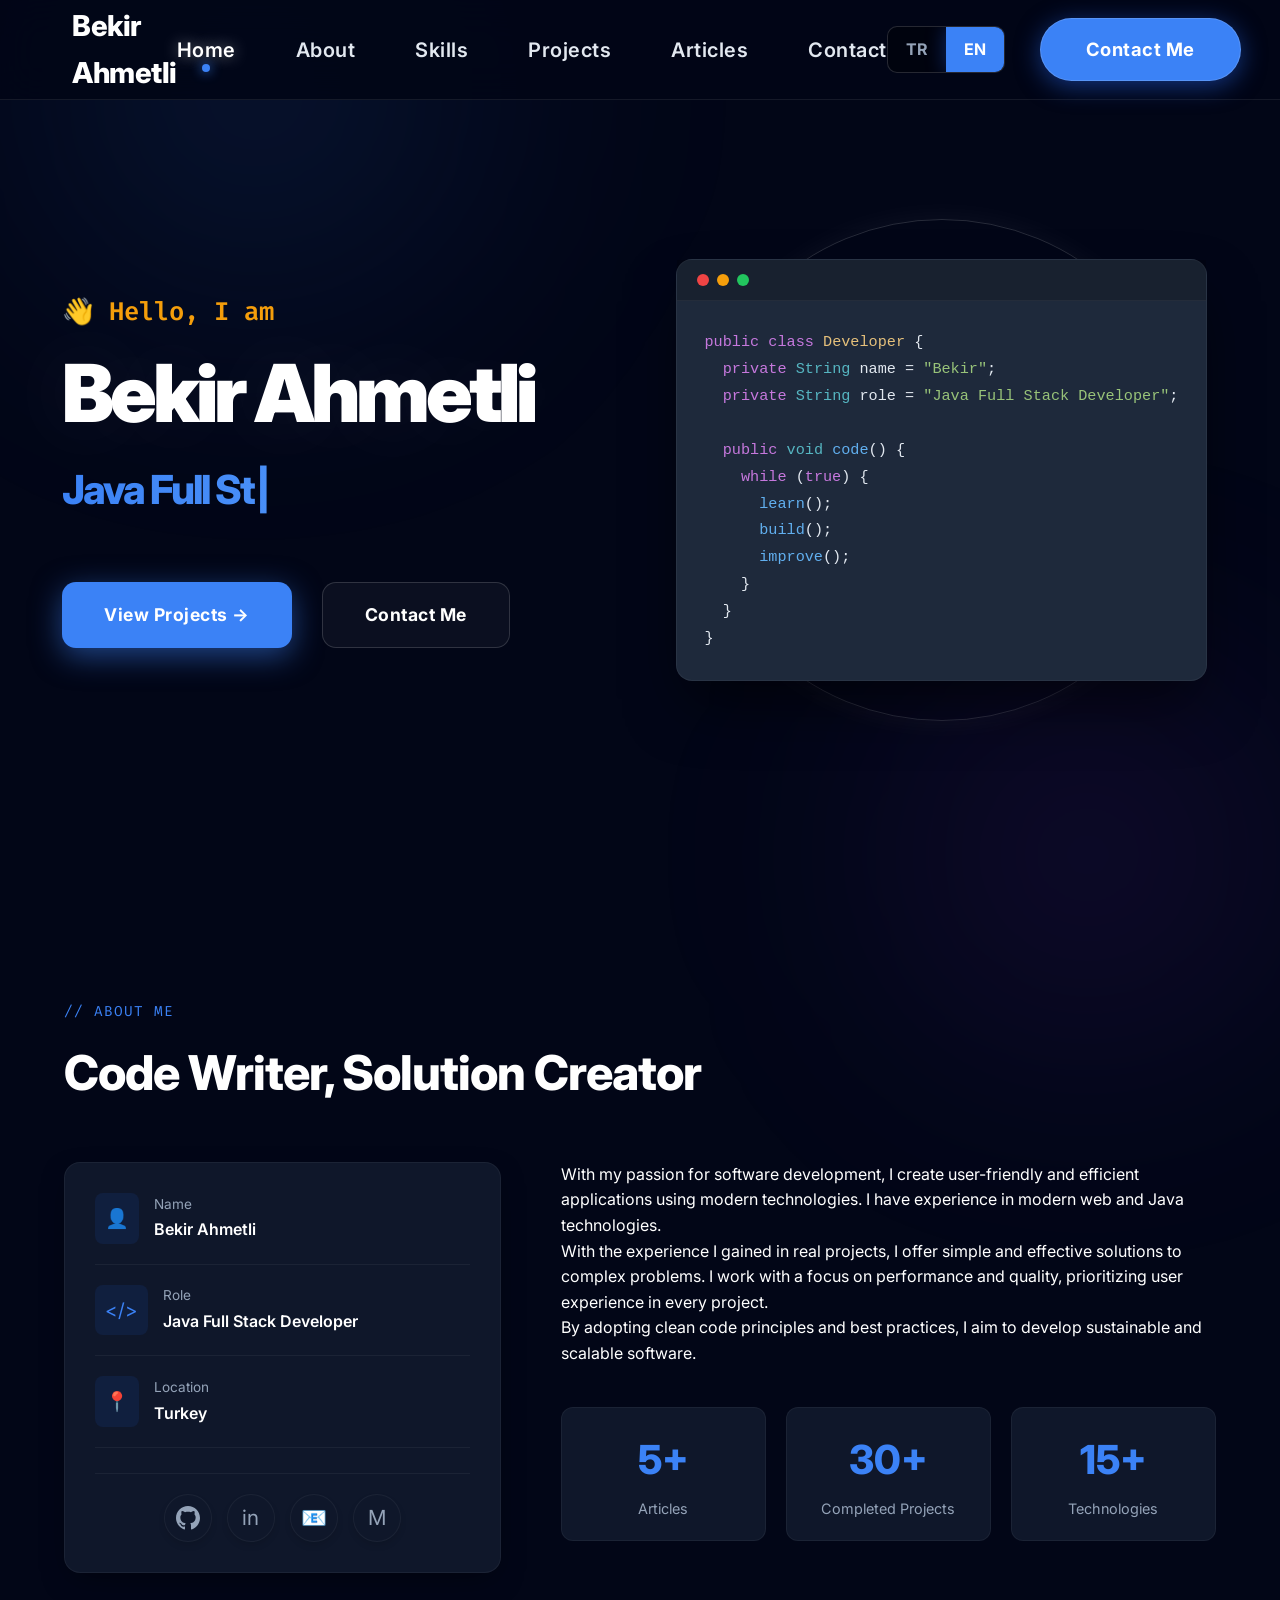
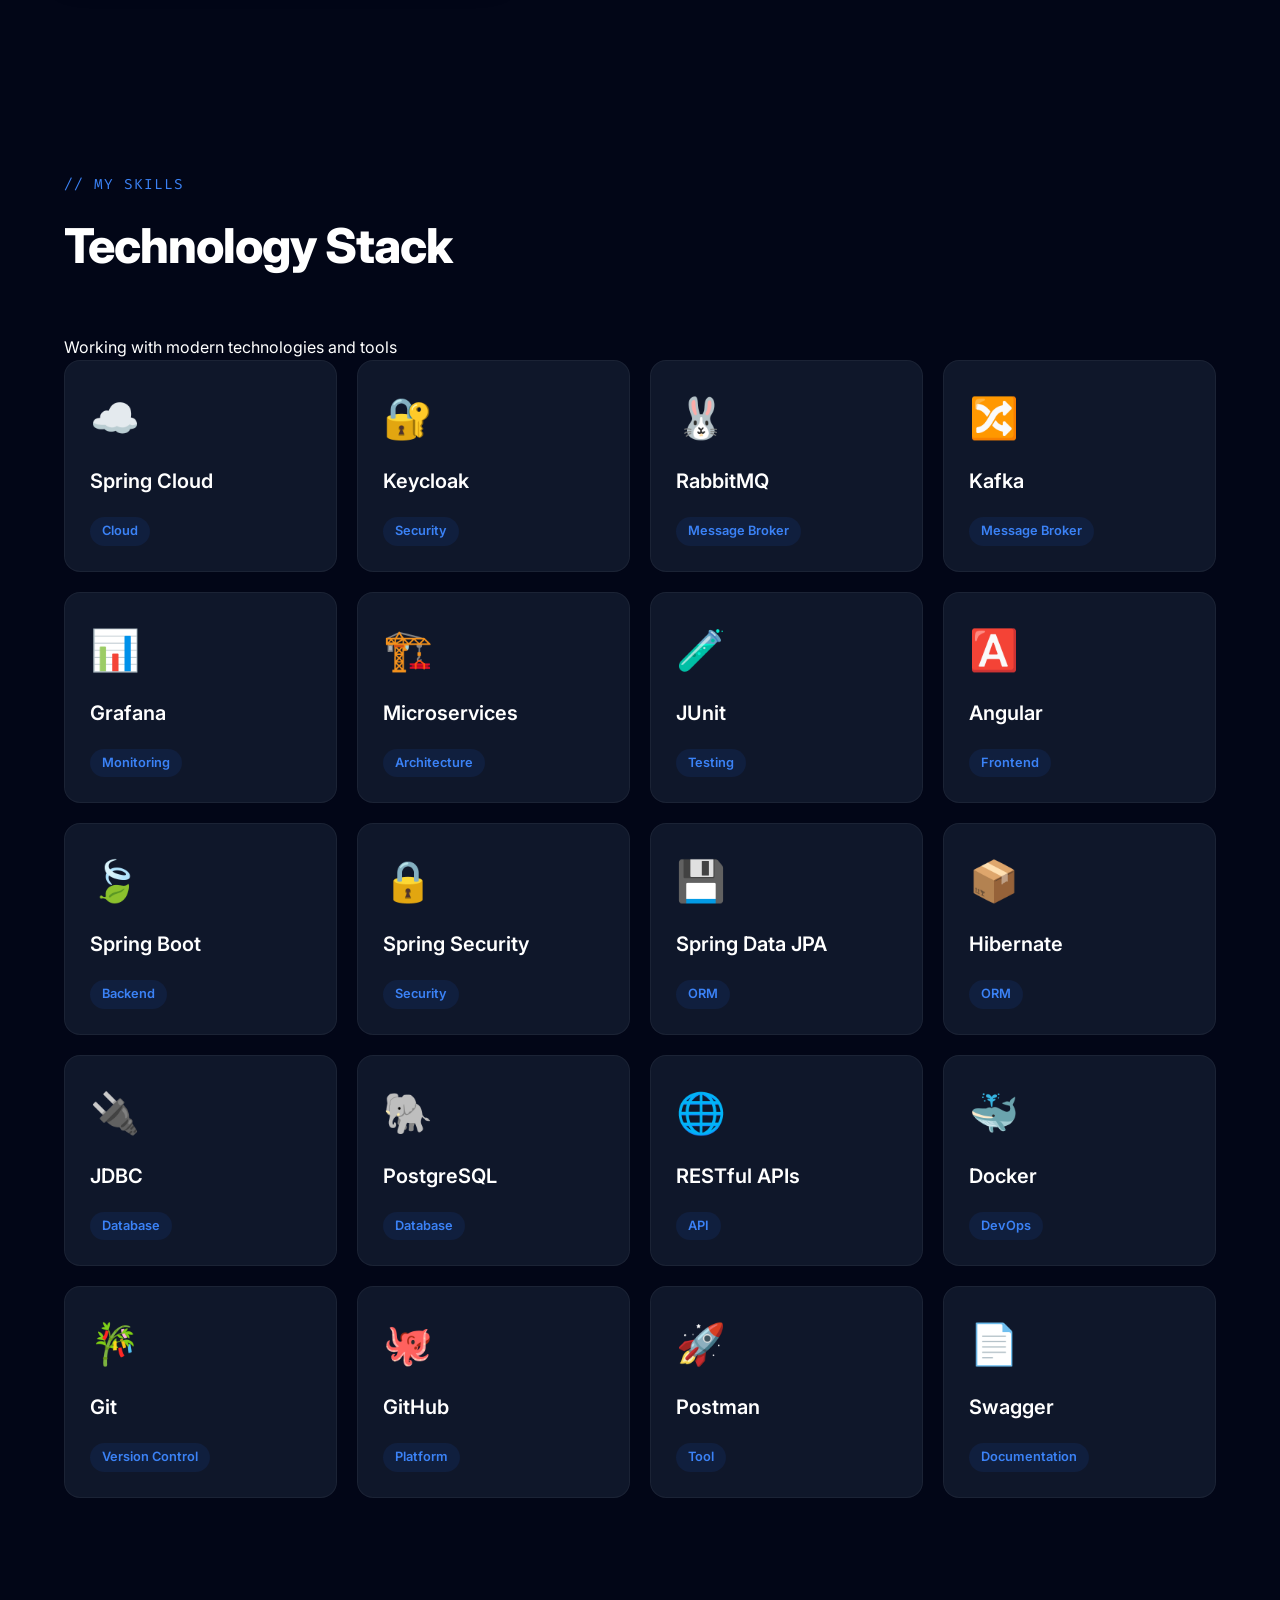
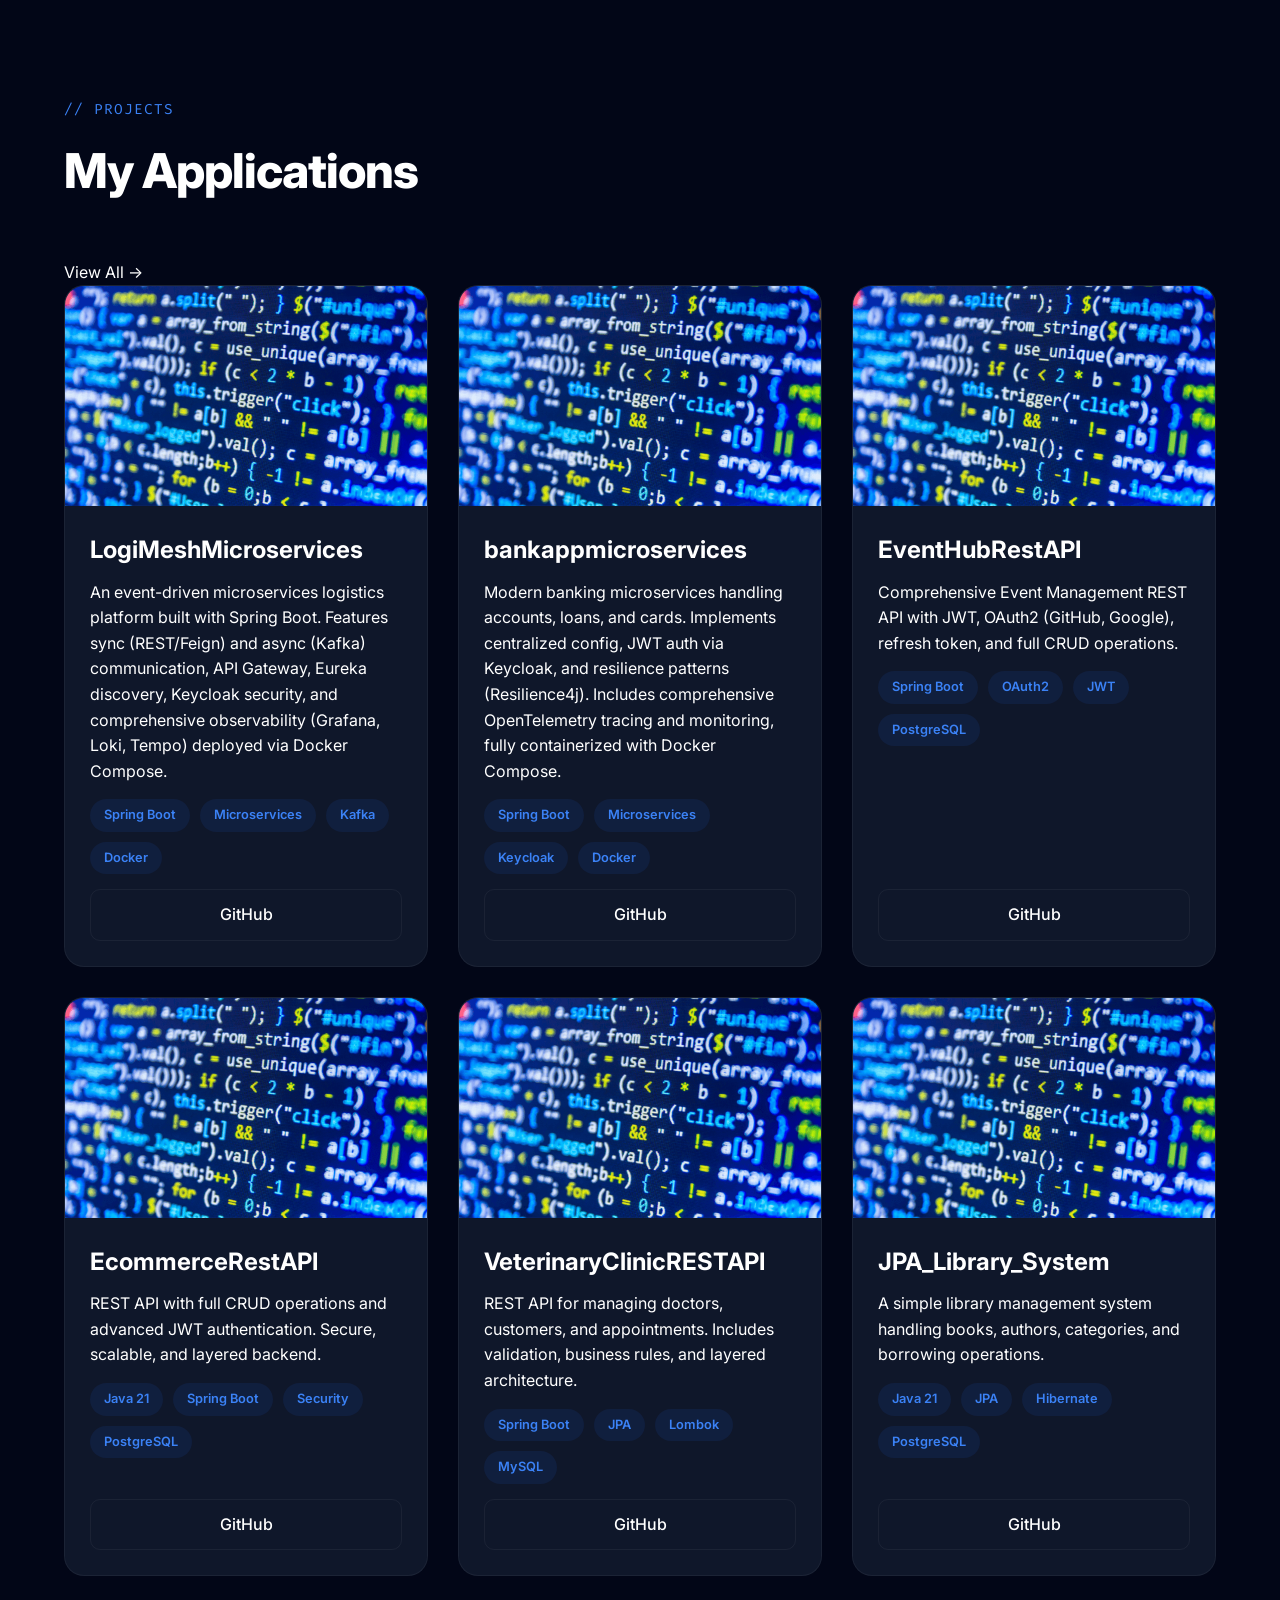
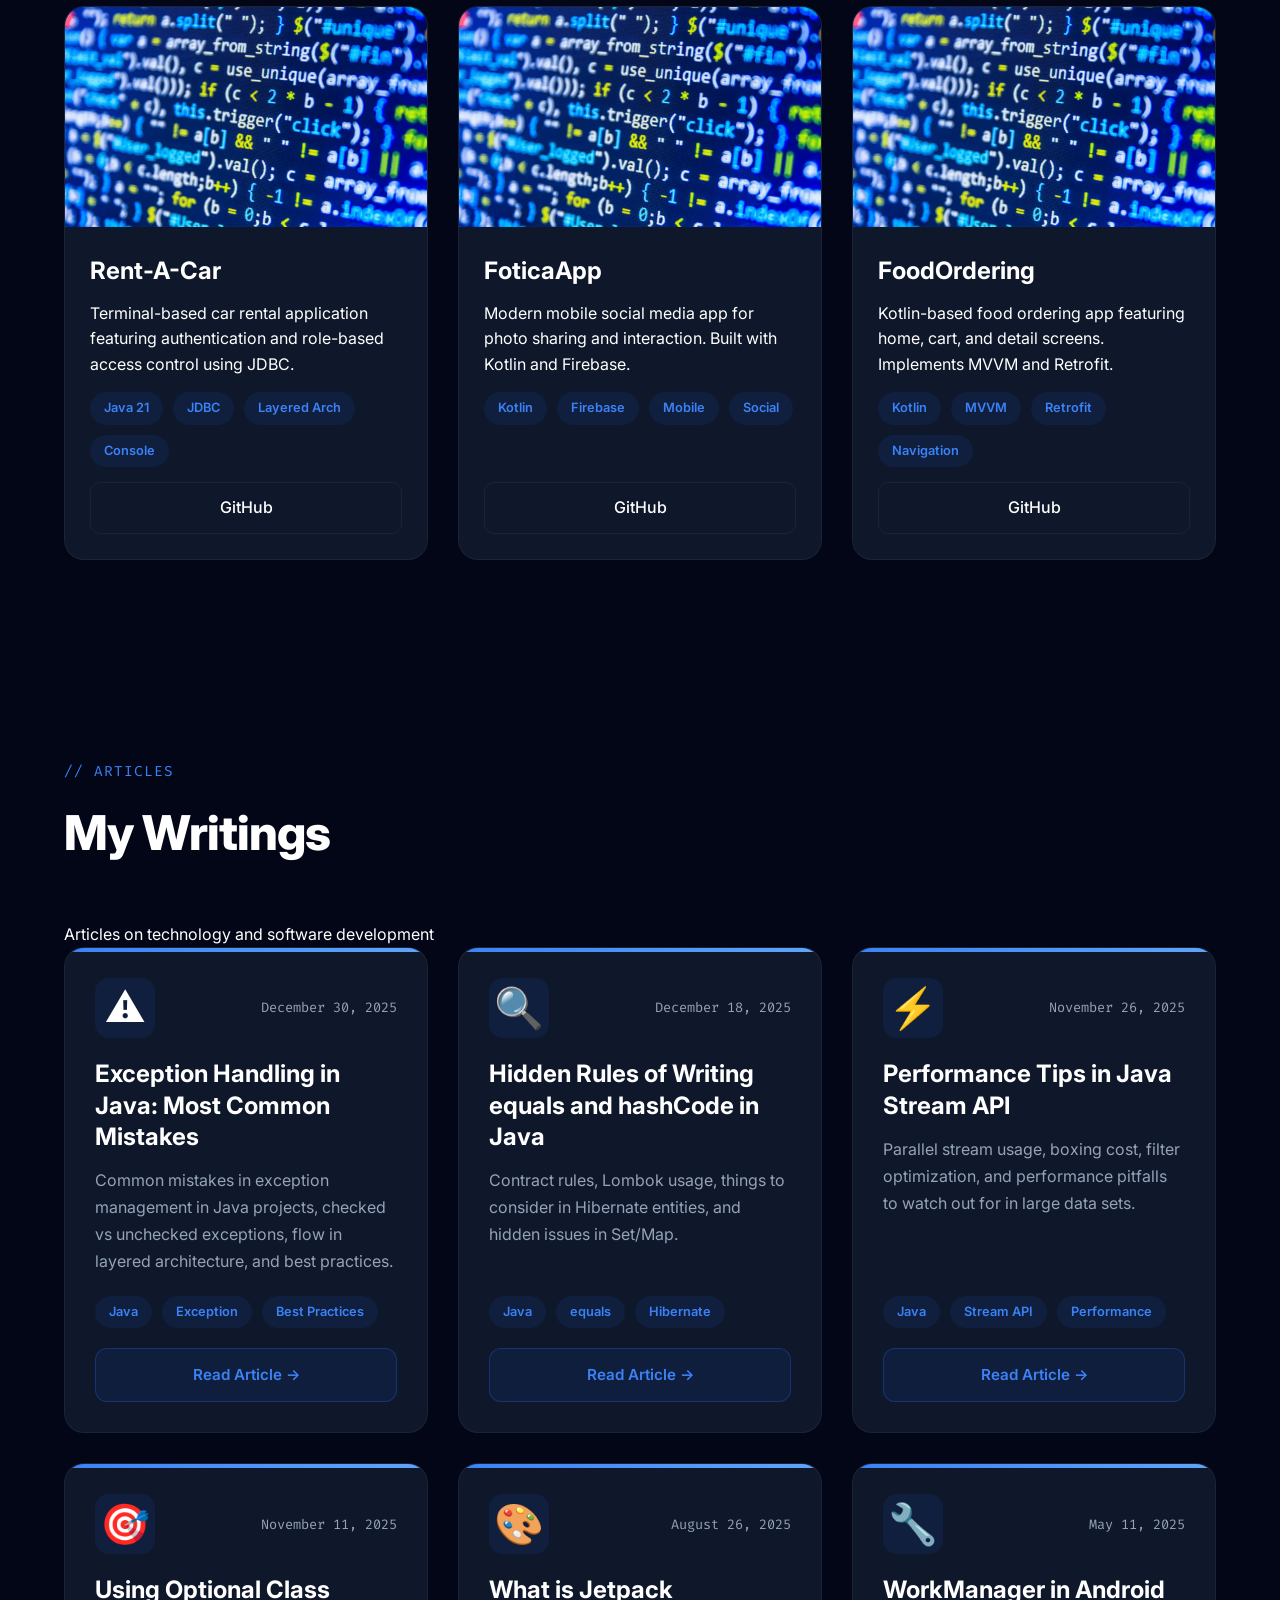
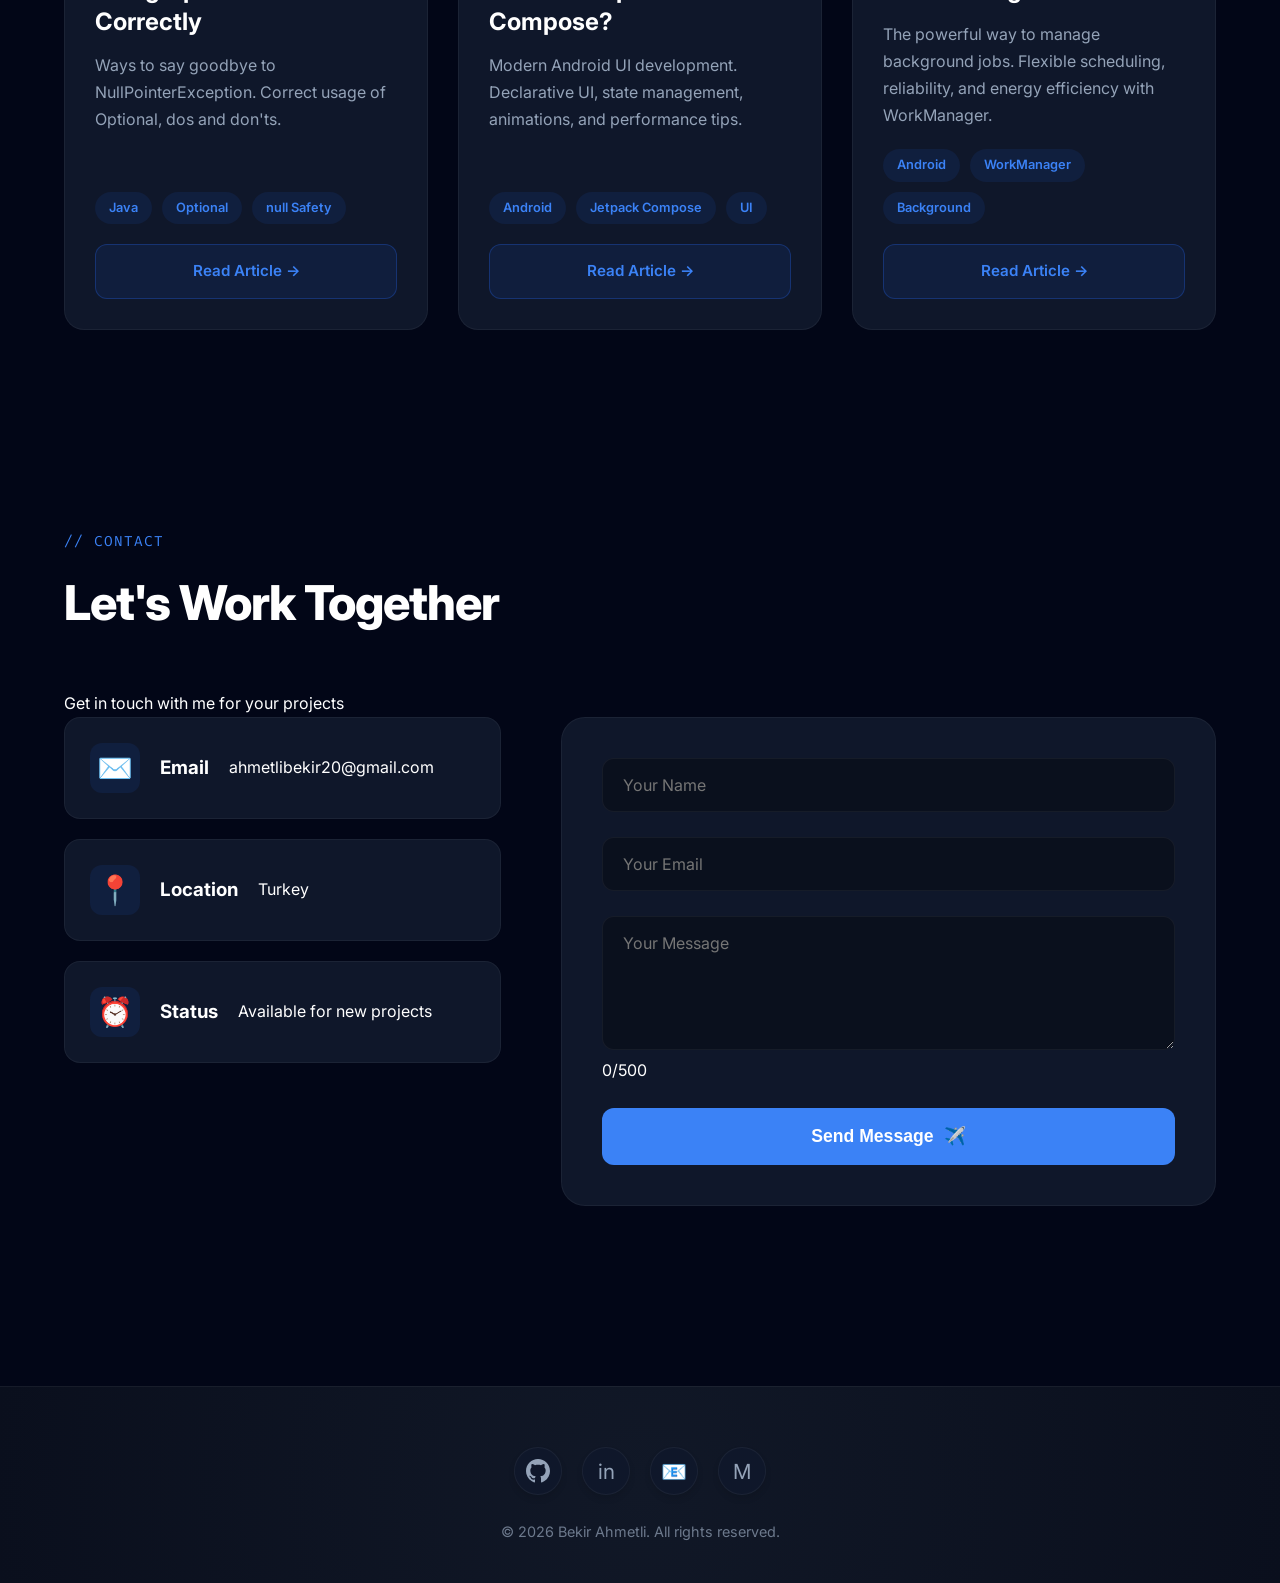
==== commit 0daec5c2: "update index.html" ====
--- a/index.html
+++ b/index.html
@@ -43,8 +43,8 @@
                 <div class="hero-left reveal">
                     <p class="hero-greeting">👋 <span data-i18n="hero.greeting">Merhaba, Ben</span></p>
                     <h1 class="hero-name">Bekir Ahmetli</h1>
-                    <h2 class="hero-role" data-i18n="hero.role">Android & Java Developer</h2>
-                    <p class="hero-description" data-i18n="hero.description">Android ve backend teknolojileri ile
+                    <h2 class="hero-role" data-i18n="hero.role">Java Full Stack Developer</h2>
+                    <p class="hero-description" data-i18n="hero.description">Modern web ve backend teknolojileri ile
                         ölçeklenebilir uygulamalar geliştiriyorum.</p>
                     <div class="hero-buttons">
                         <a href="#projects" class="btn-primary" data-i18n="hero.viewProjects">Projeleri Görüntüle →</a>
@@ -61,7 +61,7 @@
                         <div class="code-content">
                             <pre><code><span class="keyword">public</span> <span class="keyword">class</span> <span class="class-name">Developer</span> {
   <span class="keyword">private</span> <span class="type">String</span> name = <span class="string">"Bekir"</span>;
-  <span class="keyword">private</span> <span class="type">String</span> role = <span class="string">"Android & Java Developer"</span>;
+  <span class="keyword">private</span> <span class="type">String</span> role = <span class="string">"Java Full Stack Developer"</span>;
 
   <span class="keyword">public</span> <span class="type">void</span> <span class="method">code</span>() {
     <span class="keyword">while</span> (<span class="keyword">true</span>) {
@@ -97,7 +97,7 @@
                             <span class="info-icon">&lt;/&gt;</span>
                             <div>
                                 <span class="info-label" data-i18n="about.role">Rol</span>
-                                <span class="info-value" data-i18n="about.roleValue">Java & Android Developer</span>
+                                <span class="info-value" data-i18n="about.roleValue">Java Full Stack Developer</span>
                             </div>
                         </div>
                         <div class="info-item">
@@ -123,7 +123,7 @@
                 </div>
                 <div class="about-right">
                     <p data-i18n="about.paragraph1">Yazılım geliştirmeye olan tutkumla, modern teknolojileri kullanarak
-                        kullanıcı dostu ve verimli uygulamalar oluşturuyorum. Android ve Java teknolojilerinde deneyim
+                        kullanıcı dostu ve verimli uygulamalar oluşturuyorum. Modern web ve Java teknolojilerinde deneyim
                         sahibiyim.</p>
                     <p data-i18n="about.paragraph2">Gerçek projelerde edindiğim tecrübelerle, karmaşık problemlere basit
                         ve etkili çözümler sunuyorum. Her projede kullanıcı deneyimini ön planda tutarak, performans ve
@@ -136,7 +136,7 @@
                             <p data-i18n="about.yearsExp">Makale</p>
                         </div>
                         <div class="stat-card">
-                            <h3>20+</h3>
+                            <h3>30+</h3>
                             <p data-i18n="about.completedProjects">Tamamlanan Proje</p>
                         </div>
                         <div class="stat-card">
@@ -157,23 +157,53 @@
             <h2 class="section-title" data-i18n="skills.title">Teknoloji Yığını</h2>
             <p class="section-subtitle" data-i18n="skills.subtitle">Modern teknolojiler ve araçlarla çalışıyorum</p>
             <div class="skills-grid">
-                <!-- 1. Android SDK -->
-                <div class="skill-card reveal">
-                    <div class="skill-icon">📱</div>
-                    <h3 data-i18n="skills.android.title">Android SDK</h3>
-                    <span class="skill-tag" data-i18n="skills.android.tag">Mobile</span>
-                </div>
-                <!-- 2. Jetpack Compose -->
-                <div class="skill-card reveal">
-                    <div class="skill-icon">🎨</div>
-                    <h3 data-i18n="skills.compose.title">Jetpack Compose</h3>
-                    <span class="skill-tag" data-i18n="skills.compose.tag">UI Toolkit</span>
-                </div>
-                <!-- 3. Firebase -->
-                <div class="skill-card reveal">
-                    <div class="skill-icon">🔥</div>
-                    <h3 data-i18n="skills.firebase.title">Firebase</h3>
-                    <span class="skill-tag" data-i18n="skills.firebase.tag">Cloud</span>
+                <!-- Spring Cloud -->
+                <div class="skill-card reveal">
+                    <div class="skill-icon">☁️</div>
+                    <h3 data-i18n="skills.springcloud.title">Spring Cloud</h3>
+                    <span class="skill-tag" data-i18n="skills.springcloud.tag">Cloud</span>
+                </div>
+                <!-- Keycloak -->
+                <div class="skill-card reveal">
+                    <div class="skill-icon">🔐</div>
+                    <h3 data-i18n="skills.keycloak.title">Keycloak</h3>
+                    <span class="skill-tag" data-i18n="skills.keycloak.tag">Security</span>
+                </div>
+                <!-- RabbitMQ -->
+                <div class="skill-card reveal">
+                    <div class="skill-icon">🐰</div>
+                    <h3 data-i18n="skills.rabbitmq.title">RabbitMQ</h3>
+                    <span class="skill-tag" data-i18n="skills.rabbitmq.tag">Message Broker</span>
+                </div>
+                <!-- Kafka -->
+                <div class="skill-card reveal">
+                    <div class="skill-icon">🔀</div>
+                    <h3 data-i18n="skills.kafka.title">Kafka</h3>
+                    <span class="skill-tag" data-i18n="skills.kafka.tag">Message Broker</span>
+                </div>
+                <!-- Grafana -->
+                <div class="skill-card reveal">
+                    <div class="skill-icon">📊</div>
+                    <h3 data-i18n="skills.grafana.title">Grafana</h3>
+                    <span class="skill-tag" data-i18n="skills.grafana.tag">Monitoring</span>
+                </div>
+                <!-- Microservices -->
+                <div class="skill-card reveal">
+                    <div class="skill-icon">🏗️</div>
+                    <h3 data-i18n="skills.microservices.title">Microservices</h3>
+                    <span class="skill-tag" data-i18n="skills.microservices.tag">Architecture</span>
+                </div>
+                <!-- JUnit -->
+                <div class="skill-card reveal">
+                    <div class="skill-icon">🧪</div>
+                    <h3 data-i18n="skills.junit.title">JUnit</h3>
+                    <span class="skill-tag" data-i18n="skills.junit.tag">Testing</span>
+                </div>
+                <!-- Angular -->
+                <div class="skill-card reveal">
+                    <div class="skill-icon">🅰️</div>
+                    <h3 data-i18n="skills.angular.title">Angular</h3>
+                    <span class="skill-tag" data-i18n="skills.angular.tag">Frontend</span>
                 </div>
                 <!-- 4. Spring Boot -->
                 <div class="skill-card reveal">
@@ -263,6 +293,44 @@
                     data-i18n="projects.viewAll">Tümünü Görüntüle →</a>
             </div>
             <div class="projects-grid">
+                <!-- 8. LogiMeshMicroservices -->
+                <div class="project-card reveal">
+                    <div class="project-image">
+                        <img src="utils/code.png" alt="LogiMeshMicroservices">
+                    </div>
+                    <div class="project-content">
+                        <h3 data-i18n="projects.project8.title">LogiMeshMicroservices</h3>
+                        <p data-i18n="projects.project8.desc">An event-driven microservices logistics platform built with Spring Boot. Features sync (REST/Feign) and async (Kafka) communication, API Gateway, Eureka discovery, Keycloak security, and comprehensive observability (Grafana, Loki, Tempo) deployed via Docker Compose.</p>
+                        <div class="project-tags">
+                            <span class="tag">Spring Boot</span>
+                            <span class="tag">Microservices</span>
+                            <span class="tag">Kafka</span>
+                            <span class="tag">Docker</span>
+                        </div>
+                        <a href="https://github.com/bekirahmetli/LogiMeshMicroservices" target="_blank"
+                            class="btn-github">GitHub</a>
+                    </div>
+                </div>
+
+                <!-- 9. bankappmicroservices -->
+                <div class="project-card reveal">
+                    <div class="project-image">
+                        <img src="utils/code.png" alt="bankappmicroservices">
+                    </div>
+                    <div class="project-content">
+                        <h3 data-i18n="projects.project9.title">bankappmicroservices</h3>
+                        <p data-i18n="projects.project9.desc">Modern banking microservices handling accounts, loans, and cards. Implements centralized config, JWT auth via Keycloak, and resilience patterns (Resilience4j). Includes comprehensive OpenTelemetry tracing and monitoring, fully containerized with Docker Compose.</p>
+                        <div class="project-tags">
+                            <span class="tag">Spring Boot</span>
+                            <span class="tag">Microservices</span>
+                            <span class="tag">Keycloak</span>
+                            <span class="tag">Docker</span>
+                        </div>
+                        <a href="https://github.com/bekirahmetli/bankappmicroservices" target="_blank"
+                            class="btn-github">GitHub</a>
+                    </div>
+                </div>
+
                 <!-- 7. EventHubRestAPI -->
                 <div class="project-card reveal">
                     <div class="project-image">
